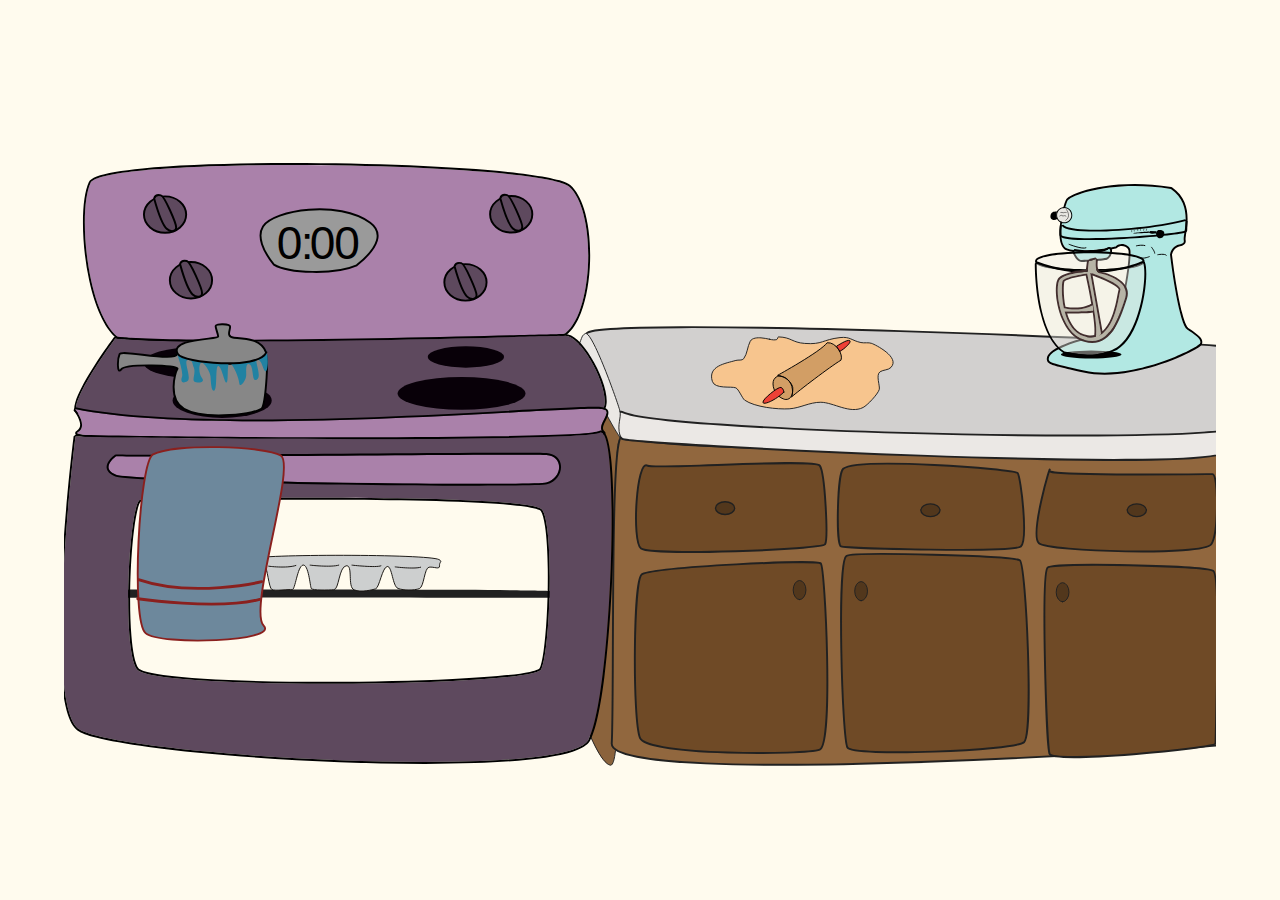
==== kitchen.html @ 333dcace "2022-04-27-4" ====
<!DOCTYPE html>
<html lang="en">
<head>
    <meta charset="UTF-8">
    <meta http-equiv="X-UA-Compatible" content="IE=edge">
    <meta name="viewport" content="width=device-width, initial-scale=1.0">
    <link rel="stylesheet" href="style.css" />
    <title>Document</title>
</head>
<body>
   <div class="kitchen">
    <svg width="100%" height="100%" viewBox="0 0 600 300" version="1.1" xmlns="http://www.w3.org/2000/svg" xmlns:xlink="http://www.w3.org/1999/xlink" xml:space="preserve" xmlns:serif="http://www.serif.com/" style="fill-rule:evenodd;clip-rule:evenodd;stroke-linecap:round;stroke-linejoin:round;stroke-miterlimit:1.5;">
        <g id="Counter" transform="matrix(1,0,0,1,-2.5974,-74.4589)">
            <g transform="matrix(1,0,0,1,2.5974,74.4589)">
                <path d="M289.72,143.487C289.72,143.487 267.272,106.38 267.272,96.683C267.272,86.986 257.575,223.436 257.575,239.367C257.575,255.298 275.583,312.787 284.588,314.172C293.592,315.558 282.816,151.497 289.72,143.487Z" style="fill:rgb(139,99,60);stroke:rgb(33,33,33);stroke-width:0.5px;"/>
            </g>
            <g transform="matrix(1,0,0,1,2.5974,74.4589)">
                <path d="M290.398,143.567C284.343,142.261 286.666,279.007 285.28,302.823C283.895,326.64 600.431,305.168 605.973,303.09C611.514,301.012 608.05,159.021 603.895,152.787C599.739,146.553 343.732,155.075 290.398,143.567Z" style="fill:rgb(145,103,62);stroke:rgb(33,33,33);stroke-width:1px;"/>
            </g>
            <g transform="matrix(1,0,0,1,2.5974,74.4589)">
                <path d="M272.109,89.857C266.219,79.37 601.801,93.32 608.039,96.783C614.277,100.246 616.009,126.22 609.948,137.476C603.888,148.731 293.357,145.103 287.064,128.49C283.439,118.922 282.321,108.039 272.109,89.857Z" style="fill:rgb(210,208,207);stroke:rgb(33,33,33);stroke-width:1px;"/>
            </g>
            <g transform="matrix(1,0,0,1,2.5974,74.4589)">
                <path d="M291.26,130.347C286.95,128.311 286.827,141.429 290.706,144.199C294.584,146.97 597.13,162.485 604.887,150.849C612.645,139.212 610.908,139.111 605.995,139.766C556.125,146.416 311.208,139.766 291.26,130.347Z" style="fill:rgb(235,232,229);stroke:rgb(33,33,33);stroke-width:1px;"/>
            </g>
            <g transform="matrix(1,0,0,1,2.5974,74.4589)">
                <path d="M289.597,129.792C290.358,133.596 287.935,136.442 289.597,142.537C291.26,148.632 265.384,102.018 268.541,94.329C270.284,90.085 269.784,90.523 271.455,89.396C274.954,87.037 289.043,127.022 289.597,129.792Z" style="fill:rgb(235,232,229);stroke:rgb(33,33,33);stroke-width:0.5px;"/>
            </g>
            <g transform="matrix(1,0,0,1,2.5974,74.4589)">
                <path d="M303.866,158.12C298.238,154.368 295.554,197.462 300.541,201.341C305.528,205.22 394.74,201.895 396.403,199.124C398.065,196.354 396.403,161.999 393.632,158.12C390.861,154.241 307.191,160.337 303.866,158.12Z" style="fill:rgb(111,74,38);stroke:rgb(33,33,33);stroke-width:1px;"/>
            </g>
            <g transform="matrix(1,0,0,1,2.5974,74.4589)">
                <path d="M405.822,159.782C402.772,162.363 401.944,199.124 404.714,200.233C407.485,201.341 494.48,203.557 498.359,200.233C502.238,196.908 498.359,164.215 496.697,161.999C495.034,159.782 413.026,153.687 405.822,159.782Z" style="fill:rgb(111,74,38);stroke:rgb(33,33,33);stroke-width:1px;"/>
            </g>
            <g transform="matrix(1,0,0,1,2.5974,74.4589)">
                <path d="M513.32,160.891C514.629,154.348 502.792,194.137 507.779,198.57C512.766,203.003 593.666,205.22 597.545,199.124C601.424,193.029 601.424,162.553 598.099,162.553C594.775,162.553 512.766,163.661 513.32,160.891Z" style="fill:rgb(111,74,38);stroke:rgb(33,33,33);stroke-width:1px;"/>
            </g>
            <g transform="matrix(1,0,0,1,2.5974,74.4589)">
                <ellipse cx="344.316" cy="180.285" rx="4.987" ry="3.325" style="fill:rgb(82,55,28);stroke:rgb(33,33,33);stroke-width:0.7px;"/>
            </g>
            <g transform="matrix(1,0,0,1,217.039,75.5671)">
                <ellipse cx="344.316" cy="180.285" rx="4.987" ry="3.325" style="fill:rgb(82,55,28);stroke:rgb(33,33,33);stroke-width:0.7px;"/>
            </g>
            <g transform="matrix(1,0,0,1,109.541,75.5671)">
                <ellipse cx="344.316" cy="180.285" rx="4.987" ry="3.325" style="fill:rgb(82,55,28);stroke:rgb(33,33,33);stroke-width:0.7px;"/>
            </g>
            <g transform="matrix(1,0,0,1,2.5974,74.4589)">
                <path d="M301.095,214.639C296.415,216.687 296.108,290.553 299.987,299.973C303.866,309.393 386.429,308.838 393.632,306.068C400.835,303.297 396.403,211.315 394.186,209.098C391.97,206.882 309.961,210.761 301.095,214.639Z" style="fill:rgb(111,74,38);stroke:rgb(33,33,33);stroke-width:1px;"/>
            </g>
            <g transform="matrix(1,0,0,1,2.5974,74.4589)">
                <path d="M407.485,205.22C411.173,202.761 494.48,205.22 497.805,207.436C501.13,209.652 505.008,297.756 500.021,302.189C495.034,306.622 410.809,309.947 408.039,304.96C405.268,299.973 402.498,208.544 407.485,205.22Z" style="fill:rgb(111,74,38);stroke:rgb(33,33,33);stroke-width:1px;"/>
            </g>
            <g transform="matrix(1,0,0,1,2.5974,74.4589)">
                <path d="M512.212,211.315C514.442,208.341 594.775,210.207 598.653,212.977C602.532,215.748 599.762,299.973 599.762,302.743C599.762,305.514 514.982,313.271 513.32,308.284C511.658,303.297 508.887,215.748 512.212,211.315Z" style="fill:rgb(111,74,38);stroke:rgb(33,33,33);stroke-width:1px;"/>
            </g>
            <g transform="matrix(0.00135477,0.999999,-0.999999,0.00135477,565.519,-47.1499)">
                <ellipse cx="344.316" cy="180.285" rx="4.987" ry="3.325" style="fill:rgb(82,55,28);stroke:rgb(33,33,33);stroke-width:0.5px;"/>
            </g>
            <g transform="matrix(0.00135477,0.999999,-0.999999,0.00135477,597.578,-46.5825)">
                <ellipse cx="344.316" cy="180.285" rx="4.987" ry="3.325" style="fill:rgb(82,55,28);stroke:rgb(33,33,33);stroke-width:0.5px;"/>
            </g>
            <g transform="matrix(0.00135477,0.999999,-0.999999,0.00135477,702.512,-46.0151)">
                <ellipse cx="344.316" cy="180.285" rx="4.987" ry="3.325" style="fill:rgb(82,55,28);stroke:rgb(33,33,33);stroke-width:0.5px;"/>
            </g>
        </g>
        <g id="Muffins" transform="matrix(1,0,0,1,15.5151,0.226964)">
            <g transform="matrix(1,0,0,1,0,0.226964)">
                <path d="M90.348,212.875C90.348,212.875 92.527,205.067 97.429,205.431C102.332,205.794 105.781,207.973 106.871,211.241C107.96,214.509 92.527,215.78 90.348,212.875Z" style="fill:rgb(194,142,76);stroke:rgb(21,18,15);stroke-width:0.5px;"/>
            </g>
            <g transform="matrix(1,0,0,1,0,0.226964)">
                <path d="M111.592,211.422C111.592,211.422 115.949,203.252 119.944,205.431C123.939,207.609 128.478,208.88 129.204,210.696C129.93,212.512 116.857,216.87 111.592,211.422Z" style="fill:rgb(194,142,76);stroke:rgb(21,18,15);stroke-width:0.5px;"/>
            </g>
            <g transform="matrix(1,0,0,1,0,0.226964)">
                <path d="M134.107,212.875C134.107,212.875 131.746,206.883 141.188,205.794C150.63,204.704 152.152,210.577 151.174,211.604C147.543,215.417 137.012,215.962 134.107,212.875Z" style="fill:rgb(194,142,76);stroke:rgb(21,18,15);stroke-width:0.5px;"/>
            </g>
            <g transform="matrix(1,0,0,1,0,0.226964)">
                <path d="M155.35,212.149C155.35,212.149 157.711,205.794 163.34,206.157C168.968,206.52 172.055,211.241 172.418,213.42C172.781,215.599 156.621,215.054 155.35,212.149Z" style="fill:rgb(194,142,76);stroke:rgb(21,18,15);stroke-width:0.5px;"/>
            </g>
            <g transform="matrix(1.40778,0,0,1.58254,-38.4117,-121.709)">
                <path d="M94.851,209.316L95.505,210.624L94.197,210.624L94.851,209.316Z" style="fill:rgb(110,67,12);"/>
            </g>
            <g transform="matrix(1.2272,-1.20138,1.17564,1.20091,-266.144,76.2268)">
                <path d="M97.518,206.983L98.076,208.024L96.961,208.024L97.518,206.983Z" style="fill:rgb(110,67,12);"/>
            </g>
            <g transform="matrix(1.18218,0.486494,-0.548027,1.3317,96.8694,-119.024)">
                <path d="M102.204,209.958L102.762,211.445L101.646,211.445L102.204,209.958Z" style="fill:rgb(110,67,12);"/>
            </g>
            <g transform="matrix(1.48356,0,0,1.30118,-47.2455,-63.6121)">
                <path d="M98.374,211.966L99.043,213.23L97.704,213.23L98.374,211.966Z" style="fill:rgb(110,67,12);"/>
            </g>
            <g transform="matrix(1.58685,0.422343,-0.349506,1.31319,12.8369,-107.513)">
                <path d="M101.311,207.206L101.795,208.545L100.828,208.545L101.311,207.206Z" style="fill:rgb(110,67,12);"/>
            </g>
            <g transform="matrix(1.60487,-0.381803,0.380605,1.59983,-136.098,-91.3251)">
                <path d="M92.312,211.296L92.796,212.561L91.829,212.561L92.312,211.296Z" style="fill:rgb(110,67,12);"/>
            </g>
            <g transform="matrix(1.67817,0.29945,-0.314623,1.7632,-14.7128,-192.182)">
                <path d="M117.896,205.942L118.38,207.206L117.413,207.206L117.896,205.942Z" style="fill:rgb(110,67,12);"/>
            </g>
            <g transform="matrix(1.50559,0.537466,-0.50629,1.41826,43.5537,-153.31)">
                <path d="M123.623,208.545L124.106,209.735L123.139,209.735L123.623,208.545Z" style="fill:rgb(110,67,12);"/>
            </g>
            <g transform="matrix(1.50665,-0.553847,0.593553,1.61466,-183.642,-64.5857)">
                <path d="M116.334,210.181L116.743,211.222L115.925,211.222L116.334,210.181Z" style="fill:rgb(110,67,12);"/>
            </g>
            <g transform="matrix(1.37611,0.578648,-0.599316,1.42526,82.9731,-161.333)">
                <path d="M120.983,212.635L121.652,213.899L120.313,213.899L120.983,212.635Z" style="fill:rgb(110,67,12);"/>
            </g>
            <g transform="matrix(1.70391,-0.528798,0.477709,1.53929,-190.75,-46.1895)">
                <path d="M127.527,209.883L127.899,211.222L127.155,211.222L127.527,209.883Z" style="fill:rgb(110,67,12);"/>
            </g>
            <g transform="matrix(1.62301,-0.314856,0.296165,1.52666,-132.732,-73.9465)">
                <path d="M114.029,208.916L114.512,210.255L113.545,210.255L114.029,208.916Z" style="fill:rgb(110,67,12);"/>
            </g>
            <g transform="matrix(1.29867,0,0,1.7168,-35.556,-149.738)">
                <path d="M119.495,209.214L119.941,210.33L119.049,210.33L119.495,209.214Z" style="fill:rgb(110,67,12);"/>
            </g>
            <g transform="matrix(1.512,0,0,1.576,-72.0719,-119.852)">
                <path d="M140.171,207.28L140.765,208.47L139.576,208.47L140.171,207.28Z" style="fill:rgb(110,67,12);"/>
            </g>
            <g transform="matrix(1.44353,0.410929,-0.469702,1.64999,33.0185,-194.899)">
                <path d="M145.748,208.545L146.343,209.735L145.153,209.735L145.748,208.545Z" style="fill:rgb(110,67,12);"/>
            </g>
            <g transform="matrix(1.97042,0.836299,-0.580063,1.3667,-10.9196,-192.04)">
                <path d="M137.902,210.553L138.386,211.891L137.419,211.891L137.902,210.553Z" style="fill:rgb(110,67,12);"/>
            </g>
            <g transform="matrix(2.024,0,0,1.84114,-147.114,-179.192)">
                <path d="M143.145,212.263L143.666,213.304L142.625,213.304L143.145,212.263Z" style="fill:rgb(110,67,12);"/>
            </g>
            <g transform="matrix(1.35163,0.369634,-0.337071,1.23255,17.7865,-104.043)">
                <path d="M150.173,209.511L150.806,211.148L149.541,211.148L150.173,209.511Z" style="fill:rgb(110,67,12);"/>
            </g>
            <g transform="matrix(1.17315,-0.650071,0.852022,1.5376,-201.239,-16.2248)">
                <path d="M145.005,206.239L145.6,207.206L144.41,207.206L145.005,206.239Z" style="fill:rgb(110,67,12);"/>
            </g>
            <g transform="matrix(1.46002,0.535786,-0.511537,1.39394,42.9426,-154.55)">
                <path d="M137.01,207.429L137.419,208.842L136.601,208.842L137.01,207.429Z" style="fill:rgb(110,67,12);"/>
            </g>
            <g transform="matrix(1.48356,0,0,1.58514,-78.605,-121.758)">
                <path d="M161.887,208.47L162.556,209.511L161.218,209.511L161.887,208.47Z" style="fill:rgb(110,67,12);"/>
            </g>
            <g transform="matrix(1.4347,0.374988,-0.350007,1.33912,0.675336,-134.034)">
                <path d="M166.349,208.768L166.87,210.032L165.829,210.032L166.349,208.768Z" style="fill:rgb(110,67,12);"/>
            </g>
            <g transform="matrix(1.63909,-0.657714,0.651249,1.62298,-245.672,-22.2877)">
                <path d="M167.205,211.743L167.762,212.858L166.647,212.858L167.205,211.743Z" style="fill:rgb(110,67,12);"/>
            </g>
            <g transform="matrix(1.24035,-0.353977,0.476536,1.6698,-138.757,-85.5205)">
                <path d="M158.763,210.553L159.358,211.817L158.168,211.817L158.763,210.553Z" style="fill:rgb(110,67,12);"/>
            </g>
            <g transform="matrix(1.64256,0.238243,-0.285082,1.9655,-43.8407,-244.778)">
                <path d="M163.374,212.486L163.895,213.602L162.854,213.602L163.374,212.486Z" style="fill:rgb(110,67,12);"/>
            </g>
            <g transform="matrix(1.28239,-0.385619,0.537771,1.78837,-157.216,-99.6551)">
                <path d="M162.779,206.388L163.151,207.355L162.408,207.355L162.779,206.388Z" style="fill:rgb(110,67,12);"/>
            </g>
            <g transform="matrix(2.4321,0.709363,-0.382359,1.31095,-165.301,-187.542)">
                <path d="M171.778,211.668L172.076,213.156L171.481,213.156L171.778,211.668Z" style="fill:rgb(110,67,12);"/>
            </g>
        </g>
        <g id="Oven" transform="matrix(1,0,0,1,-2.5974,-74.4589)">
            <g transform="matrix(1,0,0,1,2.5974,74.4589)">
                <path d="M33.544,222.737C33.544,222.737 249.515,222.383 253.061,223.446C256.607,224.51 256.962,226.993 253.416,226.993C249.869,226.993 40.991,226.638 33.189,226.993C29.923,227.141 31.416,226.283 33.544,222.737Z" style="fill:rgb(33,33,33);"/>
            </g>
            <g transform="matrix(1,0,0,1,-0.865801,-137.894)">
                <path d="M31.626,303.579C31.626,303.579 225.733,316.607 264.58,301.536C279.233,290.164 280.928,238.188 266.624,225.247C252.319,212.305 24.133,208.899 17.322,223.203C10.51,237.507 15.232,290.58 31.626,303.579Z" style="fill:rgb(170,129,170);"/>
                <path d="M31.005,304.363L31.559,304.577C31.559,304.577 126.721,310.963 197.149,309.623C227.472,309.046 253.228,307.012 264.942,302.468L265.193,302.326C268.243,299.959 270.781,295.919 272.726,290.835C275.566,283.415 277.176,273.749 277.46,264.009C277.744,254.271 276.701,244.462 274.264,236.757C272.597,231.488 270.265,227.193 267.294,224.505C266.308,223.613 264.395,222.727 261.644,221.921C257.779,220.789 252.185,219.747 245.248,218.809C199.369,212.606 94.341,210.849 44.395,215.685C33.36,216.753 24.989,218.156 20.486,219.884C18.248,220.743 16.898,221.767 16.419,222.773C12.28,231.465 12.269,254.291 16.57,274.004C19.459,287.244 24.314,299.058 31.005,304.363ZM31.626,303.579C31.626,303.579 225.733,316.607 264.58,301.536C279.233,290.164 280.928,238.188 266.624,225.247C252.319,212.305 24.133,208.899 17.322,223.203C10.51,237.507 15.232,290.58 31.626,303.579Z"/>
            </g>
            <g transform="matrix(1,0,0,1,-0.865801,-137.894)">
                <path d="M30.264,304.26C30.264,304.26 8.467,333.55 9.829,341.724C11.191,349.897 274.797,347.854 282.971,342.405C291.145,336.956 274.116,302.898 264.58,302.898C255.044,302.898 71.586,308.69 30.264,304.26Z" style="fill:rgb(94,73,94);"/>
                <path d="M30.37,303.266L29.461,303.663C29.461,303.663 18.727,318.091 12.755,329.565C11.191,332.57 9.953,335.377 9.299,337.683C8.824,339.358 8.66,340.794 8.843,341.888C8.897,342.216 9.075,342.568 9.462,342.883C9.757,343.124 10.232,343.375 10.894,343.602C14.372,344.793 24.094,345.75 37.923,346.455C92.703,349.246 212.52,348.409 261.605,345.729C270.24,345.258 276.697,344.728 280.246,344.152C281.972,343.873 283.078,343.535 283.526,343.237C285.062,342.213 285.913,340.364 286.09,337.921C286.325,334.691 285.392,330.348 283.713,325.798C280.819,317.956 275.728,309.487 270.942,305.105C268.705,303.057 266.49,301.898 264.58,301.898C255.048,301.898 71.674,307.693 30.37,303.266ZM30.264,304.26C30.264,304.26 8.467,333.55 9.829,341.724C11.191,349.897 274.797,347.854 282.971,342.405C291.145,336.956 274.116,302.898 264.58,302.898C255.044,302.898 71.586,308.69 30.264,304.26Z"/>
            </g>
            <g transform="matrix(1,0,0,1,-0.865801,-137.894)">
                <path d="M9.148,341.043C9.148,341.043 16.547,349.867 10.51,353.303C1.106,358.655 292.421,359.812 284.333,353.303C279.769,349.629 290.591,342.063 283.652,341.043C269.543,338.967 84.638,356.363 9.148,341.043Z" style="fill:rgb(170,129,170);"/>
                <path d="M9.347,340.062L8.382,341.685C8.382,341.685 10.892,344.664 11.669,347.747C12.112,349.508 11.958,351.329 10.016,352.434C9.415,352.776 9.283,353.236 9.287,353.569C9.292,353.92 9.524,354.528 10.443,354.864C12.66,355.676 22.044,356.41 36.112,356.982C98.713,359.53 255.056,359.531 280.979,355.709C282.489,355.487 283.583,355.243 284.227,354.995C284.665,354.827 284.956,354.629 285.126,354.454C285.46,354.108 285.54,353.736 285.484,353.38C285.442,353.11 285.305,352.801 284.96,352.524C283.965,351.723 284.066,350.649 284.434,349.543C284.93,348.048 285.914,346.488 286.494,345.135C287.134,343.642 287.244,342.326 286.559,341.398C286.111,340.792 285.276,340.271 283.798,340.053C269.691,337.978 84.822,355.38 9.347,340.062ZM9.148,341.043C9.148,341.043 16.547,349.867 10.51,353.303C1.106,358.655 292.421,359.812 284.333,353.303C279.769,349.629 290.591,342.063 283.652,341.043C269.543,338.967 84.638,356.363 9.148,341.043Z"/>
            </g>
            <g transform="matrix(1,0,0,1,-3.59041,-137.894)">
                <path d="M12.196,355.347C12.196,355.347 -5.145,494.016 13.928,507.728C33,521.44 266.947,535.26 279.208,513.463C291.469,491.666 296.237,348.624 285.338,353.392C274.44,358.16 69.413,356.783 12.196,355.347ZM46.254,388.131C46.254,388.131 249.237,384.044 255.367,393.58C261.498,403.116 259.454,467.825 254.686,476.68C249.918,485.535 52.384,487.579 44.21,476.68C36.036,465.782 40.123,387.449 46.254,388.131Z" style="fill:rgb(94,73,94);"/>
                <path d="M12.221,354.347L11.204,355.223C11.204,355.223 2.698,423.264 4.143,468.798C4.517,480.587 5.563,490.876 7.578,498.117C8.989,503.187 10.921,506.798 13.344,508.54C15.006,509.735 18.232,510.958 22.773,512.132C29.365,513.838 38.797,515.499 50.194,517.041C94.371,523.016 168.157,527.214 220.139,525.427C242.516,524.658 260.868,522.77 271.135,519.46C275.835,517.945 278.894,516.06 280.079,513.953C283.055,508.662 285.631,496.318 287.62,480.663C292.218,444.469 293.839,390.466 291.056,366.003C290.549,361.546 289.89,358.052 289.088,355.792C288.632,354.507 288.107,353.587 287.563,353.044C286.758,352.24 285.876,352.065 284.937,352.476C284.33,352.741 283.069,352.967 281.232,353.192C276.634,353.758 268.647,354.208 258.205,354.564C198.322,356.607 57.984,355.496 12.221,354.347ZM12.196,355.347C12.196,355.347 -5.145,494.016 13.928,507.728C33,521.44 266.947,535.26 279.208,513.463C291.469,491.666 296.237,348.624 285.338,353.392C274.44,358.16 69.413,356.783 12.196,355.347ZM46.254,388.131C46.254,388.131 249.237,384.044 255.367,393.58C261.498,403.116 259.454,467.825 254.686,476.68C249.918,485.535 52.384,487.579 44.21,476.68C36.036,465.782 40.123,387.449 46.254,388.131ZM46.247,389.129L46.274,389.13C46.274,389.13 176.12,386.514 231.196,390.349C240.746,391.014 248.028,391.865 251.954,392.969C252.731,393.188 253.367,393.414 253.85,393.653C254.171,393.813 254.414,393.947 254.526,394.121C255.46,395.573 256.159,398.38 256.716,402.088C257.587,407.897 258.039,415.847 258.149,424.413C258.343,439.441 257.485,456.361 255.974,466.976C255.348,471.38 254.634,474.669 253.806,476.206C253.703,476.396 253.411,476.522 253.022,476.702C252.089,477.131 250.658,477.533 248.789,477.922C241.181,479.508 226.615,480.764 208.617,481.646C160.495,484.005 87.903,483.659 57.865,479.523C53.433,478.913 49.942,478.224 47.616,477.443C46.301,477.001 45.392,476.589 45.01,476.08C43.108,473.545 41.968,467.227 41.299,459.123C39.695,439.702 41.149,410.2 43.884,396.224C44.448,393.34 45.054,391.139 45.714,389.871C45.883,389.546 46.173,389.212 46.247,389.129Z"/>
            </g>
            <g transform="matrix(1,0,0,1,-0.865801,-137.894)">
                <path d="M30.587,365.653C30.587,365.653 21.732,371.783 30.587,375.189C39.442,378.594 246.512,381.319 254.686,379.276C262.86,377.232 264.222,365.653 254.686,364.971C245.15,364.29 55.109,366.334 30.587,365.653Z" style="fill:rgb(170,129,170);"/>
                <path d="M30.615,364.653L30.018,364.83C30.018,364.83 28.327,366.001 27.076,367.632C26.139,368.854 25.481,370.326 25.693,371.771C25.914,373.285 27.069,374.907 30.228,376.122C32.021,376.812 41.838,377.516 56.468,378.117C114.356,380.496 248.38,381.883 254.929,380.246C260.43,378.87 263.123,373.605 262.132,369.479C261.457,366.666 259.132,364.286 254.758,363.974C245.22,363.293 55.141,365.334 30.615,364.653ZM30.587,365.653C30.587,365.653 21.732,371.783 30.587,375.189C39.442,378.594 246.512,381.319 254.686,379.276C262.86,377.232 264.222,365.653 254.686,364.971C245.15,364.29 55.109,366.334 30.587,365.653Z"/>
            </g>
            <g transform="matrix(1,0,0,1,-0.865801,-141.731)">
                <ellipse cx="72.819" cy="320.696" rx="27.927" ry="8.174" style="fill:rgb(8,0,8);"/>
            </g>
            <g transform="matrix(1,0,0,1,-2.2608,-142.079)">
                <ellipse cx="87.237" cy="340.755" rx="25.808" ry="9.068" style="fill:rgb(8,0,8);"/>
            </g>
            <g transform="matrix(1,0,0,1,-17.9546,-122.898)">
                <ellipse cx="227.609" cy="317.912" rx="33.306" ry="8.544" style="fill:rgb(8,0,8);"/>
            </g>
            <g transform="matrix(1,0,0,1,-0.865801,-137.894)">
                <ellipse cx="212.787" cy="313.901" rx="19.879" ry="5.58" style="fill:rgb(8,0,8);"/>
            </g>
            <g transform="matrix(0.769631,0,0,0.755621,18.4325,78.7631)">
                <ellipse cx="47.81" cy="30.519" rx="14.286" ry="12.554" style="fill:rgb(94,73,94);stroke:black;stroke-width:1.31px;"/>
            </g>
            <g transform="matrix(0.769631,0,0,0.755621,18.4325,78.7631)">
                <path d="M40.421,19.407C40.421,19.407 45.162,36.697 48.932,40.331C51.218,42.534 55.35,42.662 55.316,39.267C55.286,36.343 47.479,17.827 45.031,17.28C43.003,16.826 41.13,16.925 40.421,19.407Z" style="fill:rgb(94,73,94);stroke:black;stroke-width:1.31px;"/>
            </g>
            <g transform="matrix(0.769631,0,0,0.755621,31.9306,112.985)">
                <ellipse cx="47.81" cy="30.519" rx="14.286" ry="12.554" style="fill:rgb(94,73,94);stroke:black;stroke-width:1.31px;"/>
            </g>
            <g transform="matrix(0.769631,0,0,0.755621,31.9306,112.985)">
                <path d="M40.421,19.407C40.421,19.407 45.162,36.697 48.932,40.331C51.218,42.534 55.35,42.662 55.316,39.267C55.286,36.343 47.479,17.827 45.031,17.28C43.003,16.826 41.13,16.925 40.421,19.407Z" style="fill:rgb(94,73,94);stroke:black;stroke-width:1.31px;"/>
            </g>
            <g transform="matrix(0.769631,0,0,0.755621,198.718,78.6301)">
                <ellipse cx="47.81" cy="30.519" rx="14.286" ry="12.554" style="fill:rgb(94,73,94);stroke:black;stroke-width:1.31px;"/>
            </g>
            <g transform="matrix(0.769631,0,0,0.755621,198.718,78.6301)">
                <path d="M40.421,19.407C40.421,19.407 45.162,36.697 48.932,40.331C51.218,42.534 55.35,42.662 55.316,39.267C55.286,36.343 47.479,17.827 45.031,17.28C43.003,16.826 41.13,16.925 40.421,19.407Z" style="fill:rgb(94,73,94);stroke:black;stroke-width:1.31px;"/>
            </g>
            <g transform="matrix(0.769631,0,0,0.755621,174.892,114.093)">
                <ellipse cx="47.81" cy="30.519" rx="14.286" ry="12.554" style="fill:rgb(94,73,94);stroke:black;stroke-width:1.31px;"/>
            </g>
            <g transform="matrix(0.769631,0,0,0.755621,174.892,114.093)">
                <path d="M40.421,19.407C40.421,19.407 45.162,36.697 48.932,40.331C51.218,42.534 55.35,42.662 55.316,39.267C55.286,36.343 47.479,17.827 45.031,17.28C43.003,16.826 41.13,16.925 40.421,19.407Z" style="fill:rgb(94,73,94);stroke:black;stroke-width:1.31px;"/>
            </g>
            <g transform="matrix(1,0,0,1,18.1125,74.4589)">
                <path d="M82.1,206.594C85.469,204.187 174.169,204.151 179.711,207.046C181.901,208.189 179.893,208.135 180.075,210.314C180.256,212.493 177.169,210.677 174.628,211.04C172.086,211.404 172.09,221.306 169.548,222.214C167.006,223.121 161.373,223.206 158.468,222.116C155.563,221.027 155.381,210.314 152.839,210.677C150.297,211.04 148.663,221.753 146.847,222.298C145.031,222.843 139.221,224.295 135.59,222.843C131.958,221.39 135.227,209.588 131.414,210.314C127.601,211.04 127.786,222.59 125.063,222.771C122.339,222.953 113.801,223.206 113.256,222.116C112.712,221.027 111.804,209.225 108.899,209.951C105.994,210.677 104.904,223.126 103.27,222.763C101.636,222.399 94.373,223.569 92.739,222.661C91.105,221.753 90.378,210.859 89.107,210.859C87.836,210.859 83.598,211.328 83.416,210.42C83.235,209.512 80.829,207.502 82.1,206.594Z" style="fill:rgb(205,207,207);stroke:rgb(21,18,15);stroke-width:0.5px;"/>
            </g>
            <g transform="matrix(1,0,0,1,18.1125,74.4589)">
                <path d="M91.074,210.515C91.074,210.515 100.334,211.786 105.237,210.151" style="fill:none;stroke:rgb(21,18,15);stroke-width:0.5px;"/>
            </g>
            <g transform="matrix(1,0,0,1,18.1125,74.4589)">
                <path d="M112.681,209.97C112.681,209.97 123.575,211.241 127.57,209.97" style="fill:none;stroke:rgb(21,18,15);stroke-width:0.5px;"/>
            </g>
            <g transform="matrix(1,0,0,1,18.1125,74.4589)">
                <path d="M134.47,209.97C134.47,209.97 147.18,211.422 149.54,210.333" style="fill:none;stroke:rgb(21,18,15);stroke-width:0.5px;"/>
            </g>
            <g transform="matrix(1,0,0,1,18.1125,74.4589)">
                <path d="M156.985,210.878C156.985,210.878 166.789,212.149 170.239,211.059" style="fill:none;stroke:rgb(21,18,15);stroke-width:0.5px;"/>
            </g>
            <g transform="matrix(1,0,0,1,3.4632,73.5931)">
                <path d="M45.497,153.142C56.198,147.381 103.679,148.709 111.991,153.696C120.303,158.683 94.813,234.042 103.125,242.354C111.437,250.666 49.376,252.882 41.619,246.233C33.861,239.584 38.294,157.021 45.497,153.142Z" style="fill:rgb(109,136,156);stroke:rgb(138,32,30);stroke-width:1px;"/>
            </g>
            <g transform="matrix(1,0,0,1,3.4632,73.5931)">
                <path d="M37.563,228.324C37.563,228.324 78.7,234.353 101.042,228.679" style="fill:none;stroke:rgb(138,32,30);stroke-width:1.5px;"/>
            </g>
            <g transform="matrix(1,0,0,1,3.4632,73.5931)">
                <path d="M102.106,219.458C102.106,219.458 65.933,227.969 37.917,218.394" style="fill:none;stroke:rgb(138,32,30);stroke-width:1.5px;"/>
            </g>
        </g>
        <g id="Pot">
            <path d="M59.048,99.49C58.053,90.54 100.607,94.641 104.07,97.412C107.533,100.182 104.665,124.581 103.377,127.796C101.9,131.484 72.639,134.51 62.511,128.58C54.055,123.629 57.663,109.879 59.048,107.801C60.434,105.723 32.063,104.872 29.793,107.993C27.524,111.114 27.807,102.603 28.942,100.049C30.077,97.496 59.649,104.888 59.048,99.49Z" style="fill:rgb(135,135,135);stroke:black;stroke-width:1px;"/>
            <path d="M59.048,99.49C63.035,103.824 96.049,109.761 105.371,99.085" style="fill:none;stroke:black;stroke-width:1px;"/>
        </g>
        <g transform="matrix(1,0,0,1,0,2.2079)">
            <g id="Drips">
                <path d="M58.551,96.746C58.551,96.746 62.459,107.2 61.437,109.803C60.414,112.406 61.995,113.428 64.319,111.848C66.643,110.267 61.904,101.069 64.507,100.883C67.11,100.697 66.643,102.365 67.665,104.968C68.688,107.571 66.643,111.197 67.851,112.127C69.06,113.056 73.987,112.963 71.849,110.267C69.711,107.571 70.45,101.892 71.751,102.171C73.053,102.45 76.125,106.828 76.311,109.524C76.497,112.22 76.683,117.891 78.356,116.775C80.03,115.659 78.622,103.228 80.481,104.065C82.34,104.901 83.472,112.96 84.68,112.681C85.889,112.402 84.567,101.338 86.519,102.639C88.472,103.941 91.011,110.006 91.29,112.981C91.568,115.956 94.904,111.476 94.904,108.873C94.904,106.27 94.528,101.971 96.759,103.273C98.99,104.574 97.6,112.963 100.482,111.104C103.364,109.245 98.562,100.221 100.793,100.686C103.024,101.151 103.385,104.922 104.427,106.422C106.415,109.283 106.738,97.714 105.065,95.576C103.391,93.438 59.109,91.819 58.551,96.746Z" style="fill:rgb(33,130,162);"/>
            </g>
        </g>
        <g id="PotLid">
            <path d="M59.299,100.049C62.006,104.667 101.3,108.314 105.3,99.314C102.56,91.476 92.492,91.911 88.52,91.538C84.321,91.144 86.534,87.566 86.534,85.864C86.534,84.162 78.963,84.059 78.963,85.478C78.963,86.896 80.307,89.579 80.307,90.998C80.307,92.416 54.476,91.822 59.299,100.049Z" style="fill:rgb(135,135,135);stroke:black;stroke-width:1px;"/>
        </g>
        <g id="Time">
            <path d="M103.654,33.55C109.098,24.914 143.261,19.618 159.493,31.662C166.072,36.543 164.563,44.121 152.442,53.818C140.849,58.907 116.89,57.966 109.328,53.422C103.619,46.413 100.389,38.729 103.654,33.55Z" style="fill:rgb(154,154,154);stroke:black;stroke-width:1px;"/>
            <text x="110.746px" y="50.618px" style="font-family:'Bahnschrift', sans-serif;font-size:24px;">0<tspan x="123.285px 128.019px 140.793px " y="50.618px 50.618px 50.618px ">:00</tspan></text>
        </g>
        <g id="Dough">
            <path d="M367.395,92.302C365.96,91.995 364.515,91.686 363.051,91.59C361.448,91.486 358.427,91.473 357.419,93.36C355.895,96.21 355.953,99.853 354.014,102.438C353.177,103.554 351.268,102.954 349.929,103.346C344.637,104.895 335.171,106.144 337.673,114.241C338.965,118.423 347.584,116.677 349.929,117.645C351.333,118.225 353.387,123.246 354.468,124C359.745,127.68 371.571,128.918 377.692,128.552C383.405,128.211 388.341,125.072 394.187,125.135C400.816,125.206 409.324,131.359 416.202,127.858C418.47,126.705 423.775,120.996 424.6,118.553C425.177,116.845 422.633,110.819 425.054,109.247C426.763,108.138 429.348,108.476 430.728,106.978C435.65,101.635 422.459,95.133 420.742,94.495C418.963,93.833 416.922,94.44 415.068,94.041C410.2,92.991 409.465,90.839 404.173,91.455C394.817,92.544 395.24,95.183 385.789,94.495C379.127,94.009 378.922,91.31 372.171,91.09C371.626,91.072 371.788,92.302 371.264,92.452C370.023,92.806 369.218,92.692 367.395,92.302Z" style="fill:rgb(247,197,142);stroke:rgb(33,33,33);stroke-width:0.5px;"/>
        </g>
        <g id="RollingPin">
            <g transform="matrix(1,0,0,1,0.0761566,0)">
                <path d="M372.984,111.478C372.542,111.35 372.072,111.232 371.572,111.127C371.572,111.127 394.116,98.693 397.37,94.161C401.902,93.58 405.969,100.32 404.574,103.225C398.764,106.712 382.659,119.09 378.756,122.439C379.887,121.196 380.182,112.722 373.052,111.495C377.147,112.406 379.384,116.184 379.474,117.403C379.706,120.54 378.777,124.026 375.523,123.678C375.523,123.678 370.527,122.698 369.364,117.054C368.485,112.788 371.251,111.27 372.966,111.476L372.984,111.478Z" style="fill:rgb(210,158,101);stroke:black;stroke-width:0.5px;"/>
            </g>
            <path d="M374.914,119.851C374.914,119.851 374.84,117.843 373.427,117.397C372.014,116.95 363.461,123.718 364.056,125.28C364.651,126.842 371.716,123.272 374.914,119.851Z" style="fill:rgb(239,65,54);stroke:black;stroke-width:0.5px;"/>
            <path d="M404.068,98.581L402.357,95.978C402.357,95.978 408.084,92.11 409.274,93.077C410.464,94.044 404.737,98.729 404.068,98.581Z" style="fill:rgb(239,65,54);stroke:black;stroke-width:0.5px;"/>
        </g>
        <g id="Mixer" transform="matrix(1,0,0,1,22.5108,-68.3983)">
            <g transform="matrix(1,0,0,1,-0.865801,-137.894)">
                <path d="M526.069,250.351C525.176,250.798 507.309,254.014 500.836,251.335C494.364,248.657 500.055,227.429 501.283,226.114C504.408,222.766 526.281,215.623 554.851,220.31C567.127,228.792 560.877,243.747 561.547,247.095C562.216,250.443 555.967,247.318 554.404,254.46C555.297,262.272 559.315,290.842 563.332,293.52C567.35,296.199 571.144,298.654 570.028,300.886C568.912,303.118 534.945,320.583 509.541,314.947C492.112,311.081 491.373,310.652 491.239,309.055C490.71,302.764 517.353,296.779 522.933,295.886C528.513,294.993 534.878,257.3 533.727,252.059C533.151,249.434 528.747,247.762 526.069,250.351Z" style="fill:rgb(178,232,227);"/>
                <path d="M526.516,251.246L526.764,251.07C528.039,249.838 529.809,249.844 531.118,250.478C531.927,250.871 532.581,251.501 532.75,252.273C532.981,253.324 532.869,255.739 532.54,258.91C531.742,266.605 529.57,278.57 526.99,286.714C526.068,289.623 525.104,292.035 524.122,293.551C523.839,293.989 523.56,294.345 523.277,294.598C523.104,294.753 522.946,294.871 522.775,294.899C518.826,295.53 504.444,298.692 496.352,302.709C494.15,303.802 492.402,304.975 491.381,306.159C490.542,307.133 490.159,308.142 490.242,309.139C490.276,309.542 490.353,309.894 490.54,310.233C490.788,310.683 491.249,311.152 492.318,311.621C494.255,312.47 498.75,313.578 509.325,315.924C529.894,320.487 556.02,310.126 566.222,304.626C568.059,303.637 569.391,302.797 570.106,302.225C570.562,301.861 570.819,301.54 570.923,301.333C571.54,300.099 571.211,298.783 570.07,297.45C568.788,295.951 566.385,294.353 563.887,292.688C563.507,292.435 563.167,291.86 562.792,291.083C562.098,289.646 561.42,287.57 560.767,285.121C558.19,275.456 556.064,260.105 555.417,254.516C556.429,250.231 559.466,250.338 560.965,249.741C561.55,249.508 561.987,249.189 562.262,248.761C562.547,248.317 562.694,247.732 562.527,246.898C562.435,246.435 562.52,245.717 562.644,244.804C562.86,243.207 563.24,241.102 563.433,238.744C563.934,232.606 563.155,224.833 555.419,219.488L555.013,219.324C534.812,216.009 517.926,218.562 508.529,221.545C504.303,222.886 501.546,224.367 500.552,225.431C500.259,225.745 499.679,227.032 499.114,228.936C497.928,232.934 496.512,239.838 496.848,245.02C496.98,247.057 497.39,248.841 498.137,250.136C498.709,251.128 499.477,251.855 500.454,252.259C503.796,253.642 510.078,253.553 515.642,253.01C521.212,252.468 526.055,251.477 526.516,251.246ZM526.069,250.351C525.176,250.798 507.309,254.014 500.836,251.335C494.364,248.657 500.055,227.429 501.283,226.114C504.408,222.766 526.281,215.623 554.851,220.31C567.127,228.792 560.877,243.747 561.547,247.095C562.216,250.443 555.967,247.318 554.404,254.46C555.297,262.272 559.315,290.842 563.332,293.52C567.35,296.199 571.144,298.654 570.028,300.886C568.912,303.118 534.945,320.583 509.541,314.947C492.112,311.081 491.373,310.652 491.239,309.055C490.71,302.764 517.353,296.779 522.933,295.886C528.513,294.993 534.878,257.3 533.727,252.059C533.151,249.434 528.747,247.762 526.069,250.351Z"/>
            </g>
            <g transform="matrix(1,0,0,1,-0.865801,-137.894)">
                <path d="M498.906,238.98L497.037,239.369C496.711,242.733 496.866,242.059 496.851,244.406L497.265,245.224C497.994,245.75 499.537,246.193 501.718,246.467C506.301,247.042 513.941,247.058 522.292,246.754C536.546,246.235 552.882,244.794 559.534,243.688C560.762,243.484 561.676,243.287 562.212,243.111C562.586,242.989 562.836,242.849 562.974,242.738L563.346,242.04C563.473,240.505 563.355,239.257 563.538,237.097L562.261,236.053C550.971,239.36 525.663,242.095 510.382,241.433C506.533,241.267 503.331,240.889 501.181,240.234C500.035,239.886 499.211,239.53 498.906,238.98ZM498.032,239.465C501.298,245.358 546.312,241.766 562.542,237.012C562.359,239.173 562.477,240.422 562.349,241.958C560.117,243.743 503.278,248.329 497.851,244.413C497.865,242.107 497.713,242.769 498.032,239.465Z"/>
            </g>
            <g transform="matrix(1,0,0,1,-0.865801,-137.894)">
                <path d="M504.459,252.657C504.459,252.657 506.056,257.461 508.483,257.376C510.91,257.291 519.751,256.697 521.164,256.219C522.576,255.74 523.766,252.983 523.008,251.723C522.249,250.463 522.783,255.304 504.459,252.657Z" style="fill:rgb(178,232,227);"/>
                <path d="M504.602,251.667L503.51,252.972C503.51,252.972 504.382,255.557 505.815,257.079C506.584,257.897 507.514,258.411 508.518,258.375C511,258.289 520.039,257.655 521.484,257.166C522.412,256.852 523.324,255.841 523.822,254.65C524.336,253.423 524.378,252.06 523.864,251.207C523.593,250.756 523.293,250.607 523.042,250.545C522.767,250.476 522.437,250.487 522.027,250.736C521.22,251.227 518.72,253.707 504.602,251.667ZM504.459,252.657C504.459,252.657 506.056,257.461 508.483,257.376C510.91,257.291 519.751,256.697 521.164,256.219C522.576,255.74 523.766,252.983 523.008,251.723C522.249,250.463 522.783,255.304 504.459,252.657Z"/>
            </g>
            <g transform="matrix(1,0,0,1,-0.865801,-137.894)">
                <path d="M501.829,249.175C501.829,249.175 508.643,251.939 510.612,251.013" style="fill:none;stroke:black;stroke-width:0.5px;stroke-linejoin:miter;stroke-miterlimit:1;"/>
            </g>
            <g transform="matrix(1,0,0,1,-0.865801,-137.894)">
                <path d="M536.875,249.953C536.875,249.953 539.282,249.297 541.301,249.798" style="fill:none;stroke:black;stroke-width:0.5px;stroke-linejoin:miter;stroke-miterlimit:1;"/>
            </g>
            <g transform="matrix(1,0,0,1,-0.865801,-137.894)">
                <path d="M544.762,250.678C544.762,250.678 546.402,252.621 546.442,253.764" style="fill:none;stroke:black;stroke-width:0.5px;stroke-linejoin:miter;stroke-miterlimit:1;"/>
            </g>
            <g transform="matrix(1,0,0,1,-0.865801,-137.894)">
                <path d="M548.042,254.565C548.042,254.565 551.877,253.86 552.483,254.839" style="fill:none;stroke:black;stroke-width:0.5px;stroke-linejoin:miter;stroke-miterlimit:1;"/>
            </g>
            <g transform="matrix(1,0,0,1,-0.865801,-137.894)">
                <path d="M543.646,255.576C543.646,255.576 540.55,256.971 539.236,256.159" style="fill:none;stroke:black;stroke-width:0.5px;stroke-linejoin:miter;stroke-miterlimit:1;"/>
            </g>
            <g transform="matrix(1,0,0,1,-1.34394,-139.307)">
                <ellipse cx="499.775" cy="235.382" rx="3.704" ry="3.73" style="fill:rgb(232,231,226);"/>
                <path d="M499.775,231.152C497.456,231.152 495.571,233.047 495.571,235.382C495.571,237.718 497.456,239.612 499.775,239.612C502.094,239.612 503.978,237.718 503.978,235.382C503.978,233.047 502.094,231.152 499.775,231.152ZM499.775,231.652C501.819,231.652 503.478,233.324 503.478,235.382C503.478,237.441 501.819,239.112 499.775,239.112C497.731,239.112 496.071,237.441 496.071,235.382C496.071,233.324 497.731,231.652 499.775,231.652Z"/>
            </g>
            <g transform="matrix(1,0,0,1,-0.865801,-137.894)">
                <path d="M500.482,231.07C500.482,231.07 503.324,234.687 500.105,236.657" style="fill:none;stroke:black;stroke-width:0.25px;stroke-linejoin:miter;stroke-miterlimit:1;"/>
            </g>
            <g transform="matrix(1,0,0,1,-0.865801,-137.894)">
                <path d="M497.526,232.575C497.989,232.559 498.344,232.517 498.76,232.707C498.968,232.802 499.423,232.663 499.516,232.564C499.559,232.517 500.197,232.599 500.337,232.594" style="fill:none;stroke:black;stroke-width:0.25px;stroke-linejoin:miter;stroke-miterlimit:1;"/>
            </g>
            <g transform="matrix(1,0,0,1,-0.865801,-137.894)">
                <path d="M497.004,234.408C497.21,234.275 497.747,233.942 498.047,234.079C498.125,234.115 498.112,234.253 498.172,234.309C498.321,234.447 499.176,234.358 499.341,234.268C499.564,234.146 500.217,234.193 500.227,234.471" style="fill:none;stroke:black;stroke-width:0.25px;stroke-linejoin:miter;stroke-miterlimit:1;"/>
            </g>
            <g transform="matrix(1,0,0,1,-0.865801,-137.894)">
                <path d="M495.695,232.112C495.695,232.112 492.511,231.462 492.139,234.226C491.767,236.991 495.092,236.641 495.537,235.981C495.982,235.322 494.196,234.447 495.695,232.112Z"/>
            </g>
            <g transform="matrix(1,0,0,1,-0.865801,-137.894)">
                <path d="M548.35,241.736C548.35,241.736 546.566,242.618 547.272,244.408C547.979,246.198 549.265,246.154 550.247,245.768C551.229,245.382 553.08,241.395 548.35,241.736Z"/>
            </g>
            <g transform="matrix(1,0,0,1,-0.865801,-137.894)">
                <path d="M547.316,242.299L544.091,242.177C544.091,242.177 543.525,242.724 543.777,243.242C544.03,243.76 546.895,243.66 547.179,243.416C547.463,243.172 547.316,242.299 547.316,242.299Z"/>
            </g>
            <g transform="matrix(1,0,0,1,-0.865801,-137.894)">
                <path d="M543.573,242.43C543.573,242.43 535.22,242.956 535.234,243.365C535.248,243.774 542.608,243.283 543.6,243.19C544.592,243.097 543.573,242.43 543.573,242.43Z"/>
            </g>
            <g transform="matrix(1,0,0,1,-0.865801,-137.894)">
                <path d="M534.425,241.988L534.447,242.631" style="fill:none;stroke:black;stroke-width:0.25px;stroke-linejoin:miter;stroke-miterlimit:1;"/>
            </g>
            <g transform="matrix(1,0,0,1,-0.865801,-137.894)">
                <path d="M535.768,241.883L535.782,242.292" style="fill:none;stroke:black;stroke-width:0.25px;stroke-linejoin:miter;stroke-miterlimit:1;"/>
            </g>
            <g transform="matrix(1,0,0,1,-0.865801,-137.894)">
                <path d="M537.564,241.352L537.586,241.995" style="fill:none;stroke:black;stroke-width:0.25px;stroke-linejoin:miter;stroke-miterlimit:1;"/>
            </g>
            <g transform="matrix(1,0,0,1,-0.865801,-137.894)">
                <path d="M538.967,241.303L539.046,241.885" style="fill:none;stroke:black;stroke-width:0.25px;stroke-linejoin:miter;stroke-miterlimit:1;"/>
            </g>
            <g transform="matrix(1,0,0,1,-0.865801,-137.894)">
                <path d="M540.78,241.239L540.627,241.889" style="fill:none;stroke:black;stroke-width:0.25px;stroke-linejoin:miter;stroke-miterlimit:1;"/>
            </g>
            <g transform="matrix(1,0,0,1,-0.865801,-137.894)">
                <path d="M542.242,241.188L542.091,241.896" style="fill:none;stroke:black;stroke-width:0.25px;stroke-linejoin:miter;stroke-miterlimit:1;"/>
            </g>
            <g transform="matrix(1,0,0,0.760484,-4.74414,-79.8506)">
                <ellipse cx="516.508" cy="262.909" rx="27.527" ry="5.471" style="fill:rgb(232,231,226);fill-opacity:0.35;"/>
                <path d="M516.508,256.123C505.751,256.123 496.412,257.356 491.776,259.133C490.173,259.747 489.081,260.482 488.556,261.192C488.149,261.744 487.981,262.335 487.981,262.909C487.981,263.483 488.149,264.073 488.556,264.625C489.081,265.335 490.173,266.07 491.776,266.684C496.412,268.461 505.751,269.694 516.508,269.694C527.266,269.694 536.605,268.461 541.241,266.684C542.844,266.07 543.936,265.335 544.46,264.625C544.868,264.073 545.036,263.483 545.036,262.909C545.036,262.335 544.868,261.744 544.46,261.192C543.936,260.482 542.844,259.747 541.241,259.133C536.605,257.356 527.266,256.123 516.508,256.123ZM516.508,257.438C531.701,257.438 544.036,259.889 544.036,262.909C544.036,265.928 531.701,268.38 516.508,268.38C501.316,268.38 488.981,265.928 488.981,262.909C488.981,259.889 501.316,257.438 516.508,257.438Z"/>
            </g>
            <g transform="matrix(1,0,0,1,-0.718508,-138.793)">
                <ellipse cx="513.206" cy="307.472" rx="15.794" ry="2.039"/>
            </g>
            <g transform="matrix(1,0,0,1,-0.865801,-137.894)">
                <path d="M484.986,259.112C484.986,259.112 484.581,295.169 499.395,304.957C511.71,307.275 515.527,307.409 524.204,304.213C538.669,298.883 542.882,265.382 540.374,258.796C536.822,260.547 513.36,269.613 484.986,259.112Z" style="fill:rgb(232,231,226);fill-opacity:0.43;"/>
                <path d="M485.333,258.174L483.986,259.101C483.986,259.101 483.839,272.209 486.952,284.831C489.072,293.421 492.735,301.755 498.844,305.792L499.21,305.94C511.789,308.307 515.687,308.416 524.55,305.151C530.57,302.933 534.966,296.088 537.808,288.158C540.718,280.04 542.044,270.823 542.055,264.649C542.059,261.88 541.788,259.699 541.309,258.44L539.932,257.899C536.431,259.625 513.302,268.525 485.333,258.174ZM484.986,259.112C484.986,259.112 484.581,295.169 499.395,304.957C511.71,307.275 515.527,307.409 524.204,304.213C538.669,298.883 542.882,265.382 540.374,258.796C536.822,260.547 513.36,269.613 484.986,259.112Z"/>
            </g>
        </g>
        <g transform="matrix(1,0,0,1,21.645,-206.293)">
            <g id="Paddle">
                <path d="M512.167,257.839L511.468,263.403C511.468,263.403 500.238,264.152 497.132,267.298C494.026,270.444 496.492,295.014 510.032,299.008C523.571,303.002 528.308,285.148 531.061,277.012C533.814,268.876 521.53,265.017 518.115,264.421C514.699,263.826 515.89,256.995 515.89,256.995C515.89,256.995 512.531,258.005 512.167,257.839ZM511.253,264.338C507.332,264.929 499.032,266.398 498.419,268.325C498.028,269.554 497.691,275.964 499.095,282.482C508.207,284.59 514.035,280.841 514.035,280.841C514.035,280.841 514.686,283.085 514.348,283.633C514.009,284.181 499.573,284.186 499.573,284.186C499.573,284.186 499.53,284.082 499.376,283.692C500.996,290.186 504.45,296.475 511.409,297.53C513.063,297.781 514.549,297.692 515.884,297.334C515.828,297.327 515.801,297.297 515.81,297.236C517.237,291.306 512.138,268.25 511.253,264.338ZM516.384,297.185C526.206,293.966 527.608,275.822 528.598,272.988C529.735,269.733 513.278,264.054 513.278,264.054C513.278,264.054 513.116,264.074 512.826,264.113L518.502,295.968C518.502,295.968 517.175,296.83 516.384,297.185Z" style="fill:rgb(183,180,166);"/>
                <path d="M512.583,256.93L511.175,257.715L510.577,262.473C508.853,262.631 504.741,263.091 501.314,264.111C499.256,264.723 497.445,265.558 496.421,266.595C495.953,267.069 495.542,267.911 495.288,269.069C494.796,271.306 494.795,274.88 495.445,278.831C496.273,283.863 498.151,289.507 501.319,293.755C503.501,296.68 506.291,298.947 509.749,299.967C517.027,302.114 521.969,298.457 525.431,293.102C528.699,288.047 530.612,281.46 532.008,277.332C533.259,273.637 531.82,270.706 529.344,268.491C525.918,265.427 520.433,263.81 518.286,263.436C517.341,263.271 517.021,262.331 516.839,261.365C516.475,259.433 516.875,257.166 516.875,257.166L515.602,256.037L512.307,256.857C512.307,256.857 512.53,256.905 512.583,256.93ZM512.167,257.839L511.468,263.403C511.468,263.403 500.238,264.152 497.132,267.298C494.026,270.444 496.492,295.014 510.032,299.008C523.571,303.002 528.308,285.148 531.061,277.012C533.814,268.876 521.53,265.017 518.115,264.421C514.699,263.826 515.89,256.995 515.89,256.995C515.89,256.995 512.531,258.005 512.167,257.839ZM511.253,264.338C507.332,264.929 499.032,266.398 498.419,268.325C498.028,269.554 497.691,275.964 499.095,282.482C508.207,284.59 514.035,280.841 514.035,280.841C514.035,280.841 514.686,283.085 514.348,283.633C514.009,284.181 499.573,284.186 499.573,284.186C499.573,284.186 499.53,284.082 499.376,283.692C500.996,290.186 504.45,296.475 511.409,297.53C513.063,297.781 514.549,297.692 515.884,297.334C515.828,297.327 515.801,297.297 515.81,297.236C517.237,291.306 512.138,268.25 511.253,264.338ZM513.214,264.062C513.141,264.071 513.009,264.088 512.826,264.113L518.502,295.968C518.502,295.968 517.175,296.83 516.384,297.185C526.206,293.966 527.608,275.822 528.598,272.988C529.669,269.921 515.122,264.702 513.436,264.109L513.362,264.553L513.255,264.699L513.214,264.062ZM514.143,284.741C514.327,285.984 514.492,287.203 514.629,288.371C515.03,291.778 515.216,294.734 514.932,296.524C513.903,296.711 512.782,296.727 511.559,296.542C505.639,295.644 502.498,290.648 500.826,285.182C503.495,285.17 509.742,285.117 512.754,284.898C513.332,284.856 513.807,284.8 514.143,284.741ZM514.071,265.4C516.414,266.257 521.891,268.361 525.259,270.47C526.118,271.008 526.833,271.538 527.289,272.051C527.424,272.202 527.532,272.348 527.602,272.492C527.632,272.553 527.673,272.604 527.654,272.659C527.063,274.352 526.33,281.536 523.72,287.704C522.619,290.307 521.186,292.741 519.241,294.415L514.071,265.4ZM513.389,280.062C512.613,280.512 507.55,283.2 499.943,281.643C498.738,275.583 499.007,269.773 499.372,268.628C499.41,268.507 499.564,268.432 499.731,268.32C500.077,268.087 500.542,267.869 501.084,267.657C503.621,266.668 507.721,265.908 510.482,265.469L510.482,265.469C511.072,268.12 512.338,273.986 513.389,280.062Z" style="fill:rgb(66,46,46);"/>
            </g>
        </g>
    </svg>
   </div> 

</body>
</html>
---- style.css ----
body, html{
    height: 100%;
}
body{
    display: flex;
    justify-content: center;
    margin:0;
    flex-direction:column;
    background-color: #fffbee;
}
/* Egg animation */
.eggContainer{
    width: 400px;
    height: 250px;
    margin-left: auto;
    margin-right: auto;
}
.hide{
    display: none;
}
/* Bounce Egg */
.bounce{
    animation: bounce .5s;
    animation-direction: alternate;
    animation-timing-function: cubic-bezier(.5, .7, .05, .5);
    animation-iteration-count: 12; 
}
@keyframes bounce{
    from {
        transform: translate3d(0, 0px, 0);
    }
    to {
        transform: translate3d(0, -100px, 0);
    }
}
/* breaks egg open */
.topOpen{
    animation: top 1s both;
    transform-origin: bottom;
    transform-box: fill-box;
}
@keyframes top{
    from{
        transform: rotateZ(0deg);
    }
    to{
        transform: rotateZ(-45deg);
    }
}
.bottomOpen{
    animation: bottom 2s both;
    transform-origin: bottom;
    transform-box: fill-box;
    position: absolute;
}
@keyframes bottom{
    from{
        transform: rotateZ(0deg);
    }
    to{
        transform: rotateZ(45deg);
    }
}
/* enter */
#enter{
    width: 400px;
    height: 100px;
    margin-left: auto;
    margin-right: auto;
}
/* chicken */
.leave{
    animation: leave 5s both;
    transform-origin: bottom;
    transform-box: fill-box;
}
@keyframes leave{
    from {
        transform: translate3d(0, -40px, 0);
    }
    to {
        transform: translate3d(-600px, -150px, 0);
    }
}

/* kitchen */
.kitchen{
    width: 90%;
    height: 80%;
    margin: auto;
}
/* spin paddle in mixer */
#Paddle{
    animation: mix .5s;
    animation-direction: alternate;
    animation-iteration-count: infinite;
    transform-origin: top;
    transform-box: fill-box;
}
@keyframes mix{
    from{
        transform: rotateY(0deg);
    }
    to{
        transform: rotateY(-180deg);
    }
}
/* roll rolling pin */
#RollingPin{
    animation: roll .5s;
    animation-direction: alternate;
    animation-iteration-count: infinite;
    transform-origin: top;
    transform-box: fill-box;
}
@keyframes roll{
    from {
        transform: translate3d(0, 0px, 0);
    }
    to {
        transform: translate3d(-5px, -6px, 0);
    }
}
/* baking muffins */
#Muffins{
    animation: rise 5s;
    animation-iteration-count: infinite;
    transform-origin: top;
    transform-box: fill-box;
}
@keyframes rise{
    from {
        transform: translate3d(15px, 0px, 0);
    }
    to {
        transform: translate3d(15px, -8px, 0);
    }
}
/* Boiling pot */
#Pot{
    animation: shake .5s;
    animation-iteration-count: infinite;
    transform-origin: bottom;
    transform-box: fill-box;
}
@keyframes shake{
    from{
        transform: rotate(0deg);
    }
    to{
        transform: rotate(2deg);
    }
}
#PotLid{
    animation: popTop .5s;
    animation-iteration-count: infinite;
    transform-origin: top;
    transform-box: fill-box;
}
@keyframes popTop{
    from {
        transform: translate3d(0, 0px, 0);
    }
    to {
        transform: translate3d(0, -1px, 0);
    }
}
#Drips{
    animation: drip .5s;
    animation-iteration-count: infinite;
    transform-origin: bottom;
    transform-box: fill-box;
}
@keyframes drip{
    from {
        transform: translate3d(0, 0, 0);
    }
    to {
        transform: translate3d(0, 4px, 0);
    }
}
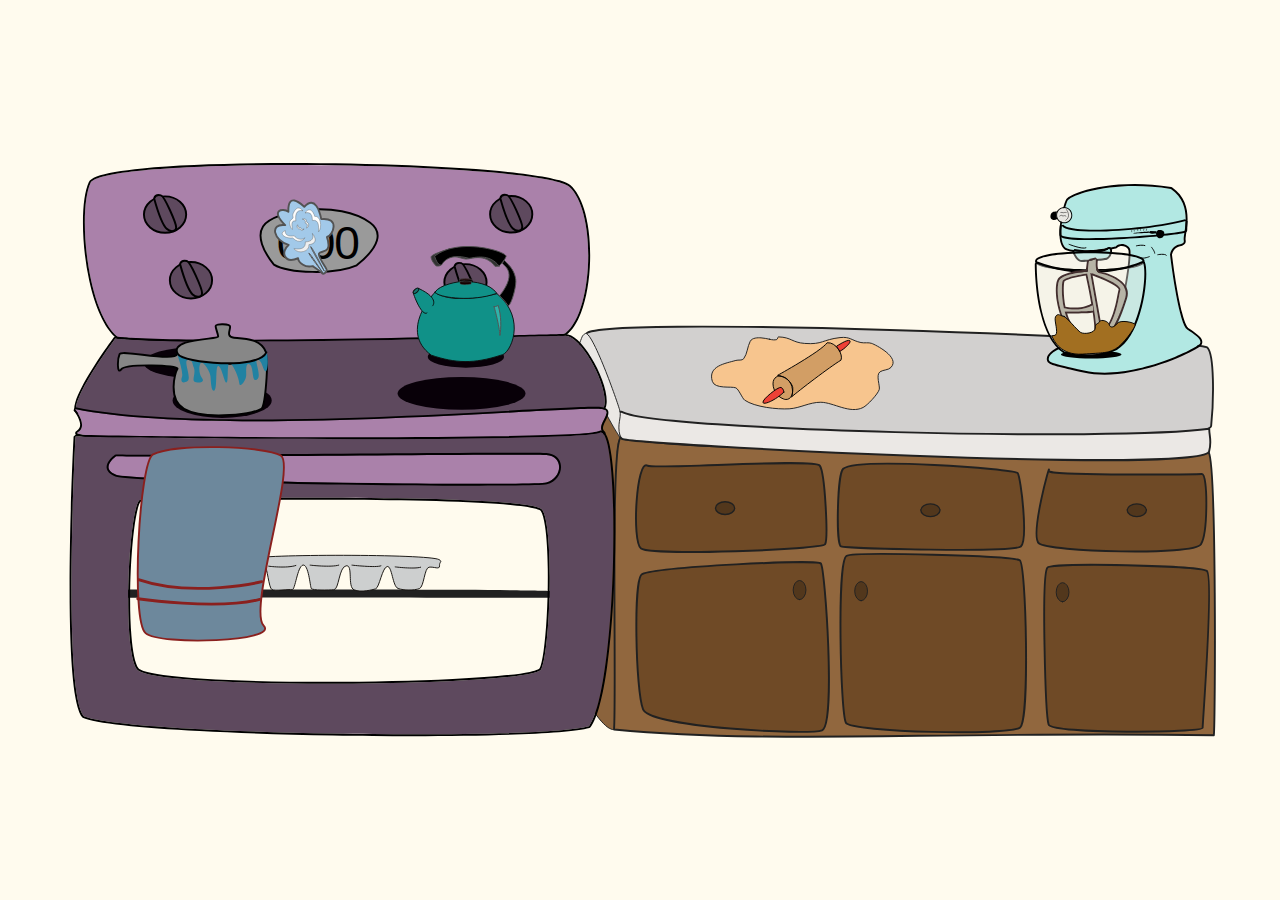
==== commit 4caeb591: "2022-04-27-5" ====
--- a/kitchen.html
+++ b/kitchen.html
@@ -12,16 +12,16 @@
     <svg width="100%" height="100%" viewBox="0 0 600 300" version="1.1" xmlns="http://www.w3.org/2000/svg" xmlns:xlink="http://www.w3.org/1999/xlink" xml:space="preserve" xmlns:serif="http://www.serif.com/" style="fill-rule:evenodd;clip-rule:evenodd;stroke-linecap:round;stroke-linejoin:round;stroke-miterlimit:1.5;">
         <g id="Counter" transform="matrix(1,0,0,1,-2.5974,-74.4589)">
             <g transform="matrix(1,0,0,1,2.5974,74.4589)">
-                <path d="M289.72,143.487C289.72,143.487 267.272,106.38 267.272,96.683C267.272,86.986 257.575,223.436 257.575,239.367C257.575,255.298 275.583,312.787 284.588,314.172C293.592,315.558 282.816,151.497 289.72,143.487Z" style="fill:rgb(139,99,60);stroke:rgb(33,33,33);stroke-width:0.5px;"/>
-            </g>
-            <g transform="matrix(1,0,0,1,2.5974,74.4589)">
-                <path d="M290.398,143.567C284.343,142.261 286.666,279.007 285.28,302.823C283.895,326.64 600.431,305.168 605.973,303.09C611.514,301.012 608.05,159.021 603.895,152.787C599.739,146.553 343.732,155.075 290.398,143.567Z" style="fill:rgb(145,103,62);stroke:rgb(33,33,33);stroke-width:1px;"/>
-            </g>
-            <g transform="matrix(1,0,0,1,2.5974,74.4589)">
-                <path d="M272.109,89.857C266.219,79.37 601.801,93.32 608.039,96.783C614.277,100.246 616.009,126.22 609.948,137.476C603.888,148.731 293.357,145.103 287.064,128.49C283.439,118.922 282.321,108.039 272.109,89.857Z" style="fill:rgb(210,208,207);stroke:rgb(33,33,33);stroke-width:1px;"/>
-            </g>
-            <g transform="matrix(1,0,0,1,2.5974,74.4589)">
-                <path d="M291.26,130.347C286.95,128.311 286.827,141.429 290.706,144.199C294.584,146.97 597.13,162.485 604.887,150.849C612.645,139.212 610.908,139.111 605.995,139.766C556.125,146.416 311.208,139.766 291.26,130.347Z" style="fill:rgb(235,232,229);stroke:rgb(33,33,33);stroke-width:1px;"/>
+                <path d="M289.72,143.487C289.72,143.487 267.272,106.38 267.272,96.683C267.272,86.986 257.575,223.436 257.575,239.367C257.575,255.298 276.794,294.226 285.798,295.612C294.802,296.997 282.816,151.497 289.72,143.487Z" style="fill:rgb(139,99,60);stroke:rgb(33,33,33);stroke-width:0.5px;"/>
+            </g>
+            <g transform="matrix(0.97506,0,0,1,9.71214,74.4589)">
+                <path d="M290.398,143.567C284.343,142.261 287.907,271.744 286.522,295.561C370.381,303.237 446.597,296.594 606.904,298.551C607.678,291.05 608.322,157.567 604.166,151.333C600.01,145.099 343.732,155.075 290.398,143.567Z" style="fill:rgb(145,103,62);stroke:rgb(33,33,33);stroke-width:1.01px;"/>
+            </g>
+            <g transform="matrix(0.963096,0,0,1,12.6364,74.4589)">
+                <path d="M272.109,89.857C266.219,79.37 603.163,91.681 608.039,96.783C611.596,100.505 611.451,123.638 609.948,137.476C608.579,150.086 293.357,145.103 287.064,128.49C283.439,118.922 282.321,108.039 272.109,89.857Z" style="fill:rgb(210,208,207);stroke:rgb(33,33,33);stroke-width:1.02px;"/>
+            </g>
+            <g transform="matrix(0.965571,0,0,1,12.5096,74.4589)">
+                <path d="M291.26,130.347C286.95,128.311 286.827,141.429 290.706,144.199C294.584,146.97 599.594,162.617 607.352,150.981C609.085,145.162 607.348,142.549 607.502,138.973C557.632,145.622 311.208,139.766 291.26,130.347Z" style="fill:rgb(235,232,229);stroke:rgb(33,33,33);stroke-width:1.02px;"/>
             </g>
             <g transform="matrix(1,0,0,1,2.5974,74.4589)">
                 <path d="M289.597,129.792C290.358,133.596 287.935,136.442 289.597,142.537C291.26,148.632 265.384,102.018 268.541,94.329C270.284,90.085 269.784,90.523 271.455,89.396C274.954,87.037 289.043,127.022 289.597,129.792Z" style="fill:rgb(235,232,229);stroke:rgb(33,33,33);stroke-width:0.5px;"/>
@@ -32,8 +32,8 @@
             <g transform="matrix(1,0,0,1,2.5974,74.4589)">
                 <path d="M405.822,159.782C402.772,162.363 401.944,199.124 404.714,200.233C407.485,201.341 494.48,203.557 498.359,200.233C502.238,196.908 498.359,164.215 496.697,161.999C495.034,159.782 413.026,153.687 405.822,159.782Z" style="fill:rgb(111,74,38);stroke:rgb(33,33,33);stroke-width:1px;"/>
             </g>
-            <g transform="matrix(1,0,0,1,2.5974,74.4589)">
-                <path d="M513.32,160.891C514.629,154.348 502.792,194.137 507.779,198.57C512.766,203.003 593.666,205.22 597.545,199.124C601.424,193.029 601.424,162.553 598.099,162.553C594.775,162.553 512.766,163.661 513.32,160.891Z" style="fill:rgb(111,74,38);stroke:rgb(33,33,33);stroke-width:1px;"/>
+            <g transform="matrix(0.940967,0,0,1,32.5002,74.4589)">
+                <path d="M513.32,160.891C514.629,154.348 502.792,194.137 507.779,198.57C512.766,203.003 593.666,205.22 597.545,199.124C601.424,193.029 601.424,162.553 598.099,162.553C594.775,162.553 512.766,163.661 513.32,160.891Z" style="fill:rgb(111,74,38);stroke:rgb(33,33,33);stroke-width:1.03px;"/>
             </g>
             <g transform="matrix(1,0,0,1,2.5974,74.4589)">
                 <ellipse cx="344.316" cy="180.285" rx="4.987" ry="3.325" style="fill:rgb(82,55,28);stroke:rgb(33,33,33);stroke-width:0.7px;"/>
@@ -45,13 +45,13 @@
                 <ellipse cx="344.316" cy="180.285" rx="4.987" ry="3.325" style="fill:rgb(82,55,28);stroke:rgb(33,33,33);stroke-width:0.7px;"/>
             </g>
             <g transform="matrix(1,0,0,1,2.5974,74.4589)">
-                <path d="M301.095,214.639C296.415,216.687 296.108,290.553 299.987,299.973C303.866,309.393 386.429,308.838 393.632,306.068C400.835,303.297 396.403,211.315 394.186,209.098C391.97,206.882 309.961,210.761 301.095,214.639Z" style="fill:rgb(111,74,38);stroke:rgb(33,33,33);stroke-width:1px;"/>
-            </g>
-            <g transform="matrix(1,0,0,1,2.5974,74.4589)">
-                <path d="M407.485,205.22C411.173,202.761 494.48,205.22 497.805,207.436C501.13,209.652 505.008,297.756 500.021,302.189C495.034,306.622 410.809,309.947 408.039,304.96C405.268,299.973 402.498,208.544 407.485,205.22Z" style="fill:rgb(111,74,38);stroke:rgb(33,33,33);stroke-width:1px;"/>
-            </g>
-            <g transform="matrix(1,0,0,1,2.5974,74.4589)">
-                <path d="M512.212,211.315C514.442,208.341 594.775,210.207 598.653,212.977C602.532,215.748 599.762,299.973 599.762,302.743C599.762,305.514 514.982,313.271 513.32,308.284C511.658,303.297 508.887,215.748 512.212,211.315Z" style="fill:rgb(111,74,38);stroke:rgb(33,33,33);stroke-width:1px;"/>
+                <path d="M301.095,214.639C296.415,216.687 297.722,275.624 301.601,285.044C305.48,294.463 387.639,298.751 394.842,295.981C402.046,293.21 396.403,211.315 394.186,209.098C391.97,206.882 309.961,210.761 301.095,214.639Z" style="fill:rgb(111,74,38);stroke:rgb(33,33,33);stroke-width:1px;"/>
+            </g>
+            <g transform="matrix(1,0,0,1,2.5974,74.4589)">
+                <path d="M407.485,205.22C411.173,202.761 494.48,205.22 497.805,207.436C501.13,209.652 502.991,290.09 498.004,294.523C493.017,298.956 410.002,297.035 407.232,292.048C404.461,287.061 402.498,208.544 407.485,205.22Z" style="fill:rgb(111,74,38);stroke:rgb(33,33,33);stroke-width:1px;"/>
+            </g>
+            <g transform="matrix(0.960802,0,0,1,22.614,74.4589)">
+                <path d="M512.212,211.315C514.442,208.341 594.775,210.207 598.653,212.977C602.532,215.748 596.402,291.903 596.402,294.673C596.402,297.444 514.563,297.939 512.9,292.952C511.238,287.965 508.887,215.748 512.212,211.315Z" style="fill:rgb(111,74,38);stroke:rgb(33,33,33);stroke-width:1.02px;"/>
             </g>
             <g transform="matrix(0.00135477,0.999999,-0.999999,0.00135477,565.519,-47.1499)">
                 <ellipse cx="344.316" cy="180.285" rx="4.987" ry="3.325" style="fill:rgb(82,55,28);stroke:rgb(33,33,33);stroke-width:0.5px;"/>
@@ -175,8 +175,8 @@
                 <path d="M9.347,340.062L8.382,341.685C8.382,341.685 10.892,344.664 11.669,347.747C12.112,349.508 11.958,351.329 10.016,352.434C9.415,352.776 9.283,353.236 9.287,353.569C9.292,353.92 9.524,354.528 10.443,354.864C12.66,355.676 22.044,356.41 36.112,356.982C98.713,359.53 255.056,359.531 280.979,355.709C282.489,355.487 283.583,355.243 284.227,354.995C284.665,354.827 284.956,354.629 285.126,354.454C285.46,354.108 285.54,353.736 285.484,353.38C285.442,353.11 285.305,352.801 284.96,352.524C283.965,351.723 284.066,350.649 284.434,349.543C284.93,348.048 285.914,346.488 286.494,345.135C287.134,343.642 287.244,342.326 286.559,341.398C286.111,340.792 285.276,340.271 283.798,340.053C269.691,337.978 84.822,355.38 9.347,340.062ZM9.148,341.043C9.148,341.043 16.547,349.867 10.51,353.303C1.106,358.655 292.421,359.812 284.333,353.303C279.769,349.629 290.591,342.063 283.652,341.043C269.543,338.967 84.638,356.363 9.148,341.043Z"/>
             </g>
             <g transform="matrix(1,0,0,1,-3.59041,-137.894)">
-                <path d="M12.196,355.347C12.196,355.347 -5.145,494.016 13.928,507.728C33,521.44 266.947,535.26 279.208,513.463C291.469,491.666 296.237,348.624 285.338,353.392C274.44,358.16 69.413,356.783 12.196,355.347ZM46.254,388.131C46.254,388.131 249.237,384.044 255.367,393.58C261.498,403.116 259.454,467.825 254.686,476.68C249.918,485.535 52.384,487.579 44.21,476.68C36.036,465.782 40.123,387.449 46.254,388.131Z" style="fill:rgb(94,73,94);"/>
-                <path d="M12.221,354.347L11.204,355.223C11.204,355.223 2.698,423.264 4.143,468.798C4.517,480.587 5.563,490.876 7.578,498.117C8.989,503.187 10.921,506.798 13.344,508.54C15.006,509.735 18.232,510.958 22.773,512.132C29.365,513.838 38.797,515.499 50.194,517.041C94.371,523.016 168.157,527.214 220.139,525.427C242.516,524.658 260.868,522.77 271.135,519.46C275.835,517.945 278.894,516.06 280.079,513.953C283.055,508.662 285.631,496.318 287.62,480.663C292.218,444.469 293.839,390.466 291.056,366.003C290.549,361.546 289.89,358.052 289.088,355.792C288.632,354.507 288.107,353.587 287.563,353.044C286.758,352.24 285.876,352.065 284.937,352.476C284.33,352.741 283.069,352.967 281.232,353.192C276.634,353.758 268.647,354.208 258.205,354.564C198.322,356.607 57.984,355.496 12.221,354.347ZM12.196,355.347C12.196,355.347 -5.145,494.016 13.928,507.728C33,521.44 266.947,535.26 279.208,513.463C291.469,491.666 296.237,348.624 285.338,353.392C274.44,358.16 69.413,356.783 12.196,355.347ZM46.254,388.131C46.254,388.131 249.237,384.044 255.367,393.58C261.498,403.116 259.454,467.825 254.686,476.68C249.918,485.535 52.384,487.579 44.21,476.68C36.036,465.782 40.123,387.449 46.254,388.131ZM46.247,389.129L46.274,389.13C46.274,389.13 176.12,386.514 231.196,390.349C240.746,391.014 248.028,391.865 251.954,392.969C252.731,393.188 253.367,393.414 253.85,393.653C254.171,393.813 254.414,393.947 254.526,394.121C255.46,395.573 256.159,398.38 256.716,402.088C257.587,407.897 258.039,415.847 258.149,424.413C258.343,439.441 257.485,456.361 255.974,466.976C255.348,471.38 254.634,474.669 253.806,476.206C253.703,476.396 253.411,476.522 253.022,476.702C252.089,477.131 250.658,477.533 248.789,477.922C241.181,479.508 226.615,480.764 208.617,481.646C160.495,484.005 87.903,483.659 57.865,479.523C53.433,478.913 49.942,478.224 47.616,477.443C46.301,477.001 45.392,476.589 45.01,476.08C43.108,473.545 41.968,467.227 41.299,459.123C39.695,439.702 41.149,410.2 43.884,396.224C44.448,393.34 45.054,391.139 45.714,389.871C45.883,389.546 46.173,389.212 46.247,389.129Z"/>
+                <path d="M12.196,355.347C12.196,355.347 5.346,486.35 16.349,500.869C36.631,510.545 251.403,513.875 279.611,506.2C294.511,486.114 296.237,348.624 285.338,353.392C274.44,358.16 69.413,356.783 12.196,355.347ZM46.254,388.131C46.254,388.131 249.237,384.044 255.367,393.58C261.498,403.116 259.454,467.825 254.686,476.68C249.918,485.535 52.384,487.579 44.21,476.68C36.036,465.782 40.123,387.449 46.254,388.131Z" style="fill:rgb(94,73,94);"/>
+                <path d="M12.221,354.347L11.197,355.294C11.197,355.294 7.839,419.541 9.6,463.074C10.055,474.313 10.853,484.178 12.132,491.216C13.019,496.094 14.172,499.653 15.552,501.473L15.918,501.771C22.041,504.693 45.774,507.092 76.774,508.737C148.762,512.557 260.097,512.545 279.874,507.165L280.414,506.796C284.045,501.902 286.963,490.159 289.06,475.179C293.893,440.661 294.62,388.825 291.348,365.386C290.751,361.11 290.015,357.761 289.158,355.601C288.668,354.367 288.117,353.488 287.553,352.973C286.737,352.227 285.86,352.072 284.937,352.476C284.33,352.741 283.069,352.967 281.232,353.192C276.634,353.758 268.647,354.208 258.205,354.564C198.322,356.607 57.984,355.496 12.221,354.347ZM12.196,355.347C12.196,355.347 5.346,486.35 16.349,500.869C36.631,510.545 251.403,513.875 279.611,506.2C294.511,486.114 296.237,348.624 285.338,353.392C274.44,358.16 69.413,356.783 12.196,355.347ZM46.254,388.131C46.254,388.131 249.237,384.044 255.367,393.58C261.498,403.116 259.454,467.825 254.686,476.68C249.918,485.535 52.384,487.579 44.21,476.68C36.036,465.782 40.123,387.449 46.254,388.131ZM46.247,389.129L46.274,389.13C46.274,389.13 176.12,386.514 231.196,390.349C240.746,391.014 248.028,391.865 251.954,392.969C252.731,393.188 253.367,393.414 253.85,393.653C254.171,393.813 254.414,393.947 254.526,394.121C255.46,395.573 256.159,398.38 256.716,402.088C257.587,407.897 258.039,415.847 258.149,424.413C258.343,439.441 257.485,456.361 255.974,466.976C255.348,471.38 254.634,474.669 253.806,476.206C253.703,476.396 253.411,476.522 253.022,476.702C252.089,477.131 250.658,477.533 248.789,477.922C241.181,479.508 226.615,480.764 208.617,481.646C160.495,484.005 87.903,483.659 57.865,479.523C53.433,478.913 49.942,478.224 47.616,477.443C46.301,477.001 45.392,476.589 45.01,476.08C43.108,473.545 41.968,467.227 41.299,459.123C39.695,439.702 41.149,410.2 43.884,396.224C44.448,393.34 45.054,391.139 45.714,389.871C45.883,389.546 46.173,389.212 46.247,389.129Z"/>
             </g>
             <g transform="matrix(1,0,0,1,-0.865801,-137.894)">
                 <path d="M30.587,365.653C30.587,365.653 21.732,371.783 30.587,375.189C39.442,378.594 246.512,381.319 254.686,379.276C262.86,377.232 264.222,365.653 254.686,364.971C245.15,364.29 55.109,366.334 30.587,365.653Z" style="fill:rgb(170,129,170);"/>
@@ -258,6 +258,52 @@
         <g id="Time">
             <path d="M103.654,33.55C109.098,24.914 143.261,19.618 159.493,31.662C166.072,36.543 164.563,44.121 152.442,53.818C140.849,58.907 116.89,57.966 109.328,53.422C103.619,46.413 100.389,38.729 103.654,33.55Z" style="fill:rgb(154,154,154);stroke:black;stroke-width:1px;"/>
             <text x="110.746px" y="50.618px" style="font-family:'Bahnschrift', sans-serif;font-size:24px;">0<tspan x="123.285px 128.019px 140.793px " y="50.618px 50.618px 50.618px ">:00</tspan></text>
+        </g>
+        <g id="TeaKettle" transform="matrix(0.82026,0,0,0.82026,37.2004,15.8224)">
+            <path d="M190.034,63.607C190.034,63.607 166.721,87.697 187.829,103.358C203.288,108.601 214.903,108.975 232.087,103.358C237.988,103.131 248.882,80.434 229.59,64.32C220.966,66.136 201.383,70.643 190.034,63.607Z" style="fill:rgb(16,145,136);stroke:rgb(11,18,17);stroke-width:0.61px;"/>
+            <path d="M190.428,63.059C188.64,65.94 211.926,70.467 229.502,64.076C224.854,57.685 215.267,56.813 210.038,56.523C204.796,56.231 193.043,58.847 190.428,63.059Z" style="fill:rgb(16,145,136);stroke:rgb(11,18,17);stroke-width:0.61px;"/>
+            <g transform="matrix(1,0,0,1,0.0913877,-0.213238)">
+                <ellipse cx="209.597" cy="55.431" rx="3.914" ry="0.564" style="fill:rgb(28,0,0);stroke:rgb(83,83,83);stroke-width:0.24px;"/>
+            </g>
+            <path d="M205.744,55.385L205.774,56.542C205.774,56.542 212.08,57.365 213.756,56.482C213.786,55.72 213.725,55.202 213.725,55.202C213.725,55.202 209.003,56.36 205.744,55.385Z" style="fill:rgb(9,0,0);stroke:rgb(83,83,83);stroke-width:0.24px;"/>
+            <path d="M188.737,72.037C188.737,72.037 193.503,67.497 180.112,61.142C176.947,61.016 176.883,62.761 176.481,63.639C176.182,64.291 181.928,79.299 185.105,76.576" style="fill:rgb(16,145,136);stroke:rgb(11,18,17);stroke-width:0.61px;"/>
+            <g transform="matrix(0.695522,-0.64202,0.646873,0.700779,12.5719,133.129)">
+                <ellipse cx="179.133" cy="63.317" rx="2.371" ry="1.116" style="fill:rgb(23,115,109);stroke:rgb(11,18,17);stroke-width:0.64px;"/>
+            </g>
+            <path d="M206.14,56.542L206.079,58.096C206.079,58.096 207.785,59.132 213.177,58.218C213.116,57.395 213.207,56.695 213.207,56.695C213.207,56.695 208.242,57.335 206.14,56.542Z" style="fill:rgb(20,0,0);stroke:rgb(83,83,83);stroke-width:0.24px;"/>
+            <path d="M231.254,65.622C233.513,68.089 234.934,69.227 236.367,71.665C237.74,74.002 242.215,60.186 241.48,55.164C240.771,50.321 238.575,47.378 234.159,43.079C233.627,43.881 233.434,44.159 233.113,44.938C232.183,45.984 244.153,49.523 231.254,65.622Z" style="stroke:rgb(83,83,83);stroke-width:0.61px;"/>
+            <path d="M199.218,35.948C198.483,36.06 188.137,39.22 187.765,40.856C187.393,42.493 190.294,46.509 191.186,46.732C192.079,46.955 192.971,46.732 193.789,46.36C194.607,45.988 195.351,41.526 202.268,40.708C205.133,41.004 207.251,42.046 209.779,42.344C212.308,42.641 221.701,38.036 228.298,46.955C229.771,47.168 230.537,46.806 231.057,46.806C231.578,46.806 225.054,32.006 199.218,35.948Z" style="fill:rgb(50,50,50);stroke:rgb(83,83,83);stroke-width:0.61px;"/>
+            <path d="M230.871,46.732C230.871,46.732 234.218,43.683 235.334,40.708C236.449,37.733 205.258,28.139 189.967,40.559C191.707,45.988 193.417,46.062 194.161,46.137C194.905,46.211 197.21,37.733 211.862,41.898C215.283,41.451 224.669,38.551 230.871,46.732Z" style="stroke:rgb(78,78,78);stroke-width:0.61px;"/>
+            <path d="M227.781,72.621C227.781,72.621 231.222,85.037 231.422,90.848C232.269,86.427 232.405,78.123 230.266,71.627C229.863,72.097 229.369,72.394 227.781,72.621Z" style="fill:rgb(47,179,170);stroke:rgb(83,83,83);stroke-width:0.61px;"/>
+        </g>
+        <g id="Steam" transform="matrix(1.2718,0,0,1.2718,-49.6572,-16.1189)">
+            <g transform="matrix(1,0,0,1,-1.73533,-2.97486)">
+                <path d="M185.747,67.645C185.986,67.024 181.854,62.198 182.598,60.793C183.342,59.388 188.217,61.206 185.821,54.1C188.383,53.521 191.275,45.919 183.507,46.745C182.846,43.605 180.946,36.994 176.566,41.704C175.657,40.961 169.707,35.094 170.038,43.77C167.807,42.136 162.353,42.944 168.716,49.224C162.187,48.398 163.923,55.504 170.12,57.322C166.815,60.049 168.137,65.173 174.004,62.776C174.151,64.531 176.814,66.825 179.954,65.999C181.441,66.991 183.248,68.141 183.826,68.884C184.405,69.628 185.334,68.72 185.747,67.645Z" style="fill:rgb(162,201,233);stroke:rgb(83,83,83);stroke-width:0.79px;"/>
+            </g>
+            <g transform="matrix(0.644929,0,0,0.929998,58.4703,-0.906106)">
+                <path d="M179.23,44.31C179.761,44.383 176.739,41.792 174.464,44.148C172.19,46.503 173.436,46.693 173.273,47.397C173.111,48.101 170.944,48.399 171.026,49.644C171.107,50.89 172.271,52.65 172.813,52.569C173.354,52.487 170.728,48.426 175.06,48.832C174.708,46.964 174.681,43.687 179.23,44.31Z" style="fill:rgb(253,253,253);stroke:rgb(83,83,83);stroke-width:0.2px;"/>
+            </g>
+            <g transform="matrix(0.798609,0,0,1.10002,34.2432,-10.3268)">
+                <path d="M176.577,46.828C176.071,46.887 179.393,43.579 181.369,48.182C184.294,47.776 185.431,52.163 183.346,53.923C183.319,52.271 183.86,49.238 180.178,49.671C180.097,47.749 179.582,46.476 176.577,46.828Z" style="fill:white;stroke:rgb(83,83,83);stroke-width:0.16px;"/>
+            </g>
+            <g transform="matrix(0.383522,0.158496,-0.149229,0.361098,113.449,-1.10007)">
+                <path d="M176.577,46.828C176.071,46.887 179.393,43.579 181.369,48.182C184.294,47.776 185.431,52.163 183.346,53.923C183.319,52.271 183.86,49.238 180.178,49.671C180.097,47.749 179.582,46.476 176.577,46.828Z" style="fill:white;stroke:rgb(83,83,83);stroke-width:0.39px;"/>
+            </g>
+            <g transform="matrix(-0.3153,0.0533373,-0.0515884,-0.304961,232.676,52.7692)">
+                <path d="M176.577,46.828C176.071,46.887 179.393,43.579 181.369,48.182C184.294,47.776 185.431,52.163 183.346,53.923C183.319,52.271 183.86,49.238 180.178,49.671C180.097,47.749 179.582,46.476 176.577,46.828Z" style="fill:white;stroke:rgb(83,83,83);stroke-width:0.5px;"/>
+            </g>
+            <g transform="matrix(0.972016,0,0,0.881833,2.19778,5.25184)">
+                <path d="M181.071,50.538C180.959,50.214 184.483,54.952 179.528,55.547C179.988,58.688 175.223,60.286 173.192,57.416C176.712,57.984 178.174,56.874 178.012,54.275C180.963,54.22 181.694,52.325 181.071,50.538Z" style="fill:rgb(238,239,240);stroke:rgb(83,83,83);stroke-width:0.17px;"/>
+            </g>
+            <g transform="matrix(1.00158,0,0,0.5949,-3.42059,18.8046)">
+                <path d="M178.093,55.033C178.438,54.441 176.36,60.313 173.219,54.952C169.997,55.574 167.235,51.783 170.186,49.888C169.997,53.164 171.621,54.112 173.869,53.462C174.627,55.872 177.145,56.657 178.093,55.033Z" style="fill:rgb(251,251,251);stroke:rgb(83,83,83);stroke-width:0.19px;"/>
+            </g>
+            <g transform="matrix(0.944976,0,0,0.929898,8.12373,1.09306)">
+                <path d="M184.982,68.659C184.982,68.659 178.932,58.42 179.186,58.039C179.44,57.658 184.601,67.812 184.982,68.659Z" style="fill:none;stroke:rgb(83,83,83);stroke-width:0.42px;"/>
+            </g>
+            <g transform="matrix(1,0,0,1,-1.73533,-2.97486)">
+                <path d="M184.136,68.743C184.136,68.743 178.086,60.874 178.424,60.662C178.763,60.451 183.797,68.32 184.136,68.743Z" style="fill:none;stroke:rgb(83,83,83);stroke-width:0.39px;"/>
+            </g>
         </g>
         <g id="Dough">
             <path d="M367.395,92.302C365.96,91.995 364.515,91.686 363.051,91.59C361.448,91.486 358.427,91.473 357.419,93.36C355.895,96.21 355.953,99.853 354.014,102.438C353.177,103.554 351.268,102.954 349.929,103.346C344.637,104.895 335.171,106.144 337.673,114.241C338.965,118.423 347.584,116.677 349.929,117.645C351.333,118.225 353.387,123.246 354.468,124C359.745,127.68 371.571,128.918 377.692,128.552C383.405,128.211 388.341,125.072 394.187,125.135C400.816,125.206 409.324,131.359 416.202,127.858C418.47,126.705 423.775,120.996 424.6,118.553C425.177,116.845 422.633,110.819 425.054,109.247C426.763,108.138 429.348,108.476 430.728,106.978C435.65,101.635 422.459,95.133 420.742,94.495C418.963,93.833 416.922,94.44 415.068,94.041C410.2,92.991 409.465,90.839 404.173,91.455C394.817,92.544 395.24,95.183 385.789,94.495C379.127,94.009 378.922,91.31 372.171,91.09C371.626,91.072 371.788,92.302 371.264,92.452C370.023,92.806 369.218,92.692 367.395,92.302Z" style="fill:rgb(247,197,142);stroke:rgb(33,33,33);stroke-width:0.5px;"/>
@@ -356,6 +402,9 @@
                 <path d="M512.167,257.839L511.468,263.403C511.468,263.403 500.238,264.152 497.132,267.298C494.026,270.444 496.492,295.014 510.032,299.008C523.571,303.002 528.308,285.148 531.061,277.012C533.814,268.876 521.53,265.017 518.115,264.421C514.699,263.826 515.89,256.995 515.89,256.995C515.89,256.995 512.531,258.005 512.167,257.839ZM511.253,264.338C507.332,264.929 499.032,266.398 498.419,268.325C498.028,269.554 497.691,275.964 499.095,282.482C508.207,284.59 514.035,280.841 514.035,280.841C514.035,280.841 514.686,283.085 514.348,283.633C514.009,284.181 499.573,284.186 499.573,284.186C499.573,284.186 499.53,284.082 499.376,283.692C500.996,290.186 504.45,296.475 511.409,297.53C513.063,297.781 514.549,297.692 515.884,297.334C515.828,297.327 515.801,297.297 515.81,297.236C517.237,291.306 512.138,268.25 511.253,264.338ZM516.384,297.185C526.206,293.966 527.608,275.822 528.598,272.988C529.735,269.733 513.278,264.054 513.278,264.054C513.278,264.054 513.116,264.074 512.826,264.113L518.502,295.968C518.502,295.968 517.175,296.83 516.384,297.185Z" style="fill:rgb(183,180,166);"/>
                 <path d="M512.583,256.93L511.175,257.715L510.577,262.473C508.853,262.631 504.741,263.091 501.314,264.111C499.256,264.723 497.445,265.558 496.421,266.595C495.953,267.069 495.542,267.911 495.288,269.069C494.796,271.306 494.795,274.88 495.445,278.831C496.273,283.863 498.151,289.507 501.319,293.755C503.501,296.68 506.291,298.947 509.749,299.967C517.027,302.114 521.969,298.457 525.431,293.102C528.699,288.047 530.612,281.46 532.008,277.332C533.259,273.637 531.82,270.706 529.344,268.491C525.918,265.427 520.433,263.81 518.286,263.436C517.341,263.271 517.021,262.331 516.839,261.365C516.475,259.433 516.875,257.166 516.875,257.166L515.602,256.037L512.307,256.857C512.307,256.857 512.53,256.905 512.583,256.93ZM512.167,257.839L511.468,263.403C511.468,263.403 500.238,264.152 497.132,267.298C494.026,270.444 496.492,295.014 510.032,299.008C523.571,303.002 528.308,285.148 531.061,277.012C533.814,268.876 521.53,265.017 518.115,264.421C514.699,263.826 515.89,256.995 515.89,256.995C515.89,256.995 512.531,258.005 512.167,257.839ZM511.253,264.338C507.332,264.929 499.032,266.398 498.419,268.325C498.028,269.554 497.691,275.964 499.095,282.482C508.207,284.59 514.035,280.841 514.035,280.841C514.035,280.841 514.686,283.085 514.348,283.633C514.009,284.181 499.573,284.186 499.573,284.186C499.573,284.186 499.53,284.082 499.376,283.692C500.996,290.186 504.45,296.475 511.409,297.53C513.063,297.781 514.549,297.692 515.884,297.334C515.828,297.327 515.801,297.297 515.81,297.236C517.237,291.306 512.138,268.25 511.253,264.338ZM513.214,264.062C513.141,264.071 513.009,264.088 512.826,264.113L518.502,295.968C518.502,295.968 517.175,296.83 516.384,297.185C526.206,293.966 527.608,275.822 528.598,272.988C529.669,269.921 515.122,264.702 513.436,264.109L513.362,264.553L513.255,264.699L513.214,264.062ZM514.143,284.741C514.327,285.984 514.492,287.203 514.629,288.371C515.03,291.778 515.216,294.734 514.932,296.524C513.903,296.711 512.782,296.727 511.559,296.542C505.639,295.644 502.498,290.648 500.826,285.182C503.495,285.17 509.742,285.117 512.754,284.898C513.332,284.856 513.807,284.8 514.143,284.741ZM514.071,265.4C516.414,266.257 521.891,268.361 525.259,270.47C526.118,271.008 526.833,271.538 527.289,272.051C527.424,272.202 527.532,272.348 527.602,272.492C527.632,272.553 527.673,272.604 527.654,272.659C527.063,274.352 526.33,281.536 523.72,287.704C522.619,290.307 521.186,292.741 519.241,294.415L514.071,265.4ZM513.389,280.062C512.613,280.512 507.55,283.2 499.943,281.643C498.738,275.583 499.007,269.773 499.372,268.628C499.41,268.507 499.564,268.432 499.731,268.32C500.077,268.087 500.542,267.869 501.084,267.657C503.621,266.668 507.721,265.908 510.482,265.469L510.482,265.469C511.072,268.12 512.338,273.986 513.389,280.062Z" style="fill:rgb(66,46,46);"/>
             </g>
+        </g>
+        <g id="CakeBatter">
+            <path d="M520.936,80.426C518.812,80.19 518.03,78.683 516.752,80.077C515.474,81.472 516.868,84.609 516.985,88.212C517.101,91.814 513.847,89.374 514.777,91.233C515.706,93.092 519.076,100.762 530.464,100.065C541.852,99.367 543.596,99.484 547.547,97.392C551.498,95.3 558.237,85.888 557.889,84.726C557.54,83.564 550.103,81.937 548.476,84.145C546.849,86.352 544.758,86.469 544.409,84.726C544.06,82.983 540.109,81.704 539.412,83.099C538.715,84.493 537.088,83.796 537.088,86.469C537.088,89.141 531.278,89.839 529.535,88.793C527.792,87.747 521.981,80.542 520.936,80.426Z" style="fill:rgb(162,111,33);stroke:black;stroke-width:0.5px;"/>
         </g>
     </svg>
    </div> 
--- a/style.css
+++ b/style.css
@@ -105,6 +105,21 @@
         transform: rotateY(-180deg);
     }
 }
+#CakeBatter{
+    animation: cakeMix .5s;
+    animation-direction: alternate;
+    animation-iteration-count: infinite;
+    transform-origin: bottom;
+    transform-box: fill-box;
+}
+@keyframes cakeMix{
+    from{
+        transform: rotateY(0deg);
+    }
+    to{
+        transform: rotateY(20deg);
+    }
+}
 /* roll rolling pin */
 #RollingPin{
     animation: roll .5s;
@@ -179,3 +194,18 @@
         transform: translate3d(0, 4px, 0);
     }
 }
+/* Tea Kettle */
+#Steam{
+    animation: riseSteam .5s;
+    animation-iteration-count: infinite;
+    transform-origin: top;
+    transform-box: fill-box;
+}
+@keyframes riseSteam{
+    from {
+        transform: translate3d(0, 0px, 0);
+    }
+    to {
+        transform: translate3d(-1px, -1px, 0);
+    }
+}
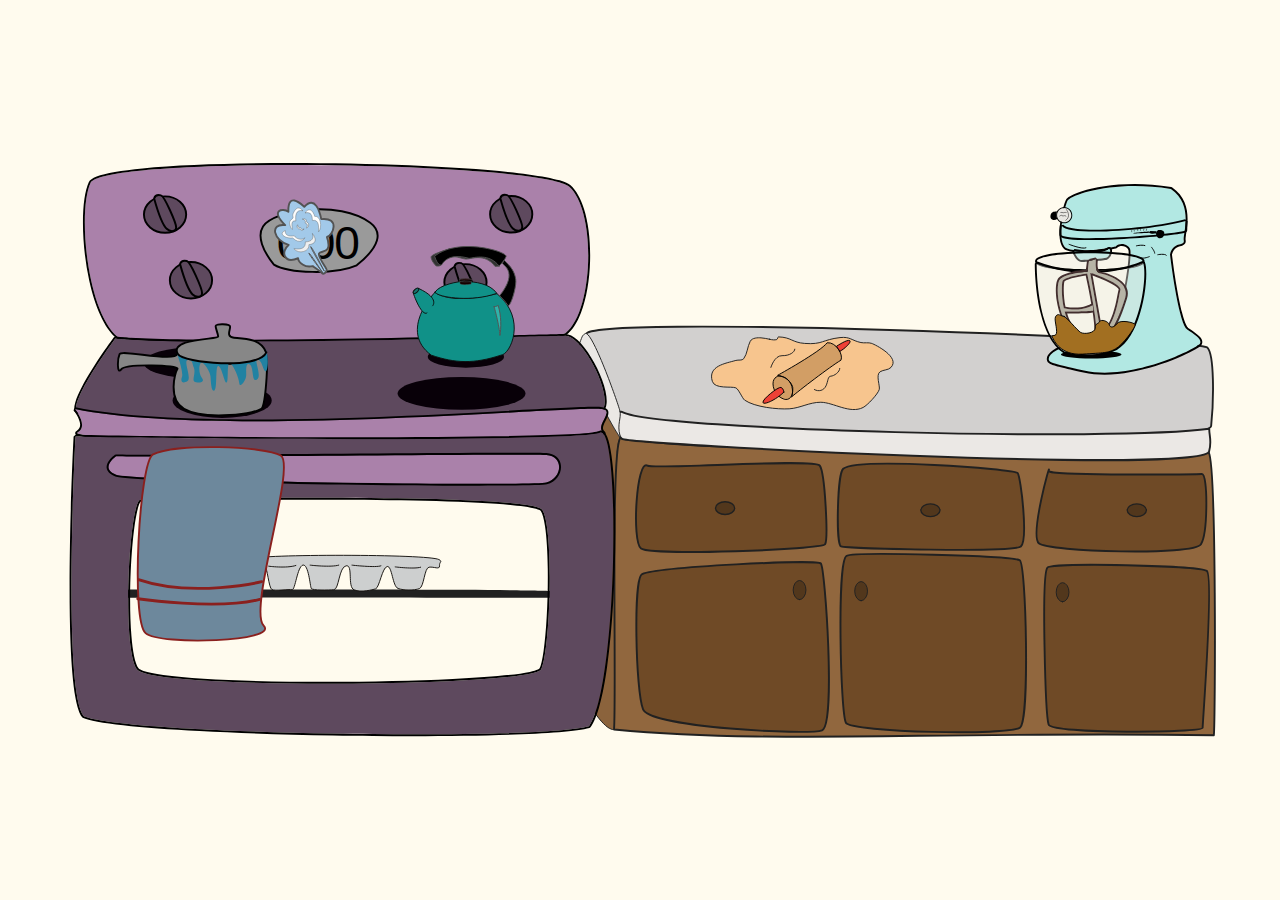
==== commit 61dd3175: "2022-04-27-7" ====
--- a/kitchen.html
+++ b/kitchen.html
@@ -5,7 +5,7 @@
     <meta http-equiv="X-UA-Compatible" content="IE=edge">
     <meta name="viewport" content="width=device-width, initial-scale=1.0">
     <link rel="stylesheet" href="style.css" />
-    <title>Document</title>
+    <title>Isabel's Kitchen</title>
 </head>
 <body>
    <div class="kitchen">
@@ -307,6 +307,10 @@
         </g>
         <g id="Dough">
             <path d="M367.395,92.302C365.96,91.995 364.515,91.686 363.051,91.59C361.448,91.486 358.427,91.473 357.419,93.36C355.895,96.21 355.953,99.853 354.014,102.438C353.177,103.554 351.268,102.954 349.929,103.346C344.637,104.895 335.171,106.144 337.673,114.241C338.965,118.423 347.584,116.677 349.929,117.645C351.333,118.225 353.387,123.246 354.468,124C359.745,127.68 371.571,128.918 377.692,128.552C383.405,128.211 388.341,125.072 394.187,125.135C400.816,125.206 409.324,131.359 416.202,127.858C418.47,126.705 423.775,120.996 424.6,118.553C425.177,116.845 422.633,110.819 425.054,109.247C426.763,108.138 429.348,108.476 430.728,106.978C435.65,101.635 422.459,95.133 420.742,94.495C418.963,93.833 416.922,94.44 415.068,94.041C410.2,92.991 409.465,90.839 404.173,91.455C394.817,92.544 395.24,95.183 385.789,94.495C379.127,94.009 378.922,91.31 372.171,91.09C371.626,91.072 371.788,92.302 371.264,92.452C370.023,92.806 369.218,92.692 367.395,92.302Z" style="fill:rgb(247,197,142);stroke:rgb(33,33,33);stroke-width:0.5px;"/>
+            <g transform="matrix(1,0,0,1,-2.58234,-0.516467)">
+                <path d="M370.738,107.524C370.738,107.524 372.537,101.283 376.556,101.389C380.575,101.495 383.22,99.485 383.22,98.004" style="fill:none;stroke:rgb(33,33,33);stroke-width:0.5px;"/>
+            </g>
+            <path d="M390.835,118.524C393.056,119.794 395.701,119.053 396.864,116.62C398.028,114.188 397.71,111.649 399.403,111.543C401.095,111.437 404.057,109.428 404.057,107.524" style="fill:none;stroke:rgb(33,33,33);stroke-width:0.5px;"/>
         </g>
         <g id="RollingPin">
             <g transform="matrix(1,0,0,1,0.0761566,0)">
@@ -407,6 +411,7 @@
             <path d="M520.936,80.426C518.812,80.19 518.03,78.683 516.752,80.077C515.474,81.472 516.868,84.609 516.985,88.212C517.101,91.814 513.847,89.374 514.777,91.233C515.706,93.092 519.076,100.762 530.464,100.065C541.852,99.367 543.596,99.484 547.547,97.392C551.498,95.3 558.237,85.888 557.889,84.726C557.54,83.564 550.103,81.937 548.476,84.145C546.849,86.352 544.758,86.469 544.409,84.726C544.06,82.983 540.109,81.704 539.412,83.099C538.715,84.493 537.088,83.796 537.088,86.469C537.088,89.141 531.278,89.839 529.535,88.793C527.792,87.747 521.981,80.542 520.936,80.426Z" style="fill:rgb(162,111,33);stroke:black;stroke-width:0.5px;"/>
         </g>
     </svg>
+    
    </div> 
 
 </body>
--- a/style.css
+++ b/style.css
@@ -136,6 +136,21 @@
         transform: translate3d(-5px, -6px, 0);
     }
 }
+#Dough{
+    animation: rolling .5s;
+    animation-direction: alternate;
+    animation-iteration-count: infinite;
+    transform-origin: top;
+    transform-box: fill-box;
+}
+@keyframes rolling{
+    from {
+        transform:scaleY(1)
+    }
+    to {
+        transform: scaleY(1.1)
+    }
+}
 /* baking muffins */
 #Muffins{
     animation: rise 5s;
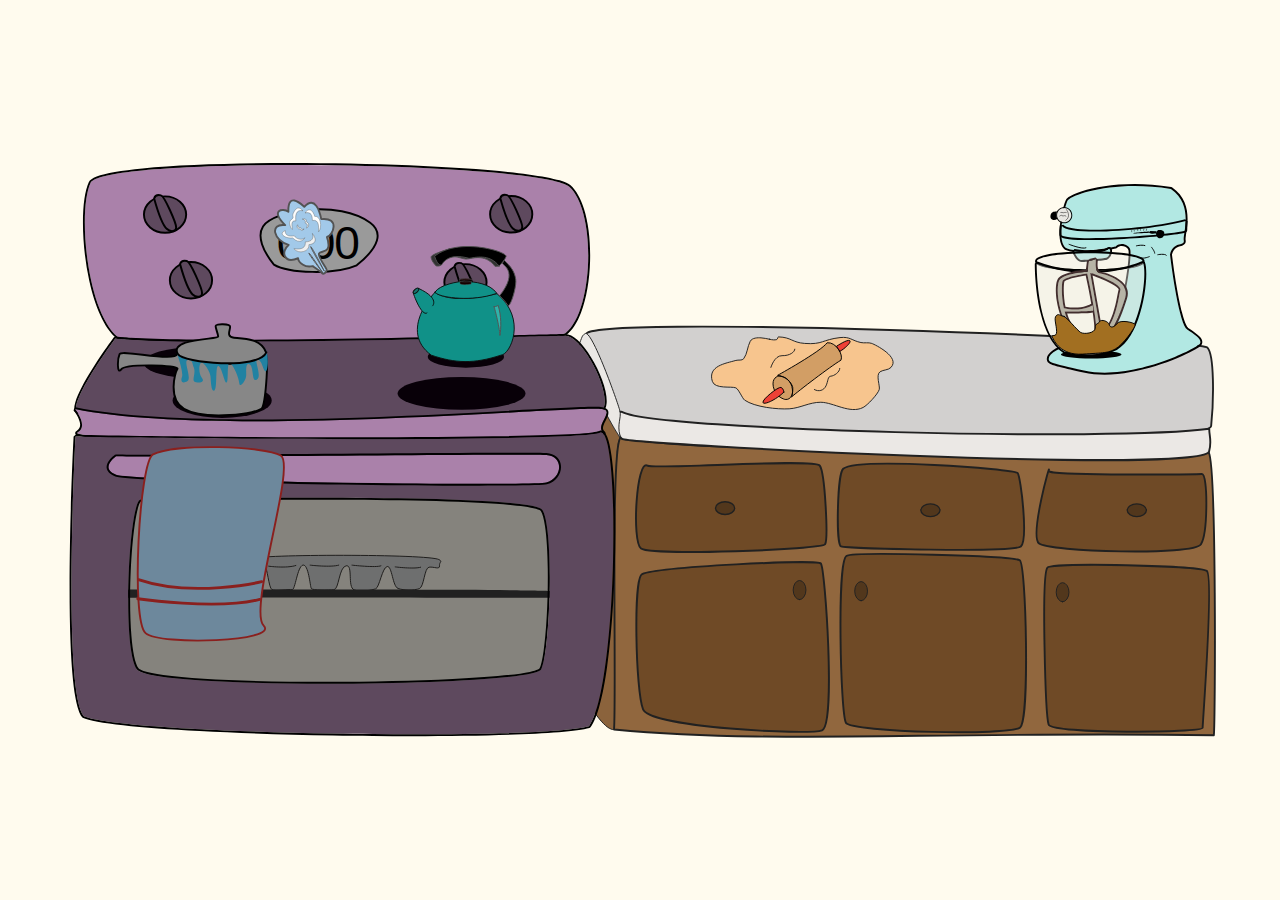
==== commit 412ae1a8: "2022-04-27-8" ====
--- a/kitchen.html
+++ b/kitchen.html
@@ -159,6 +159,24 @@
             </g>
         </g>
         <g id="Oven" transform="matrix(1,0,0,1,-2.5974,-74.4589)">
+            <g transform="matrix(1,0,0,1,18.1125,74.4589)">
+                <path d="M82.1,206.594C85.469,204.187 174.169,204.151 179.711,207.046C181.901,208.189 179.893,208.135 180.075,210.314C180.256,212.493 177.169,210.677 174.628,211.04C172.086,211.404 172.09,221.306 169.548,222.214C167.006,223.121 161.373,223.206 158.468,222.116C155.563,221.027 155.381,210.314 152.839,210.677C150.297,211.04 148.663,221.753 146.847,222.298C145.031,222.843 139.221,224.295 135.59,222.843C131.958,221.39 135.227,209.588 131.414,210.314C127.601,211.04 127.786,222.59 125.063,222.771C122.339,222.953 113.801,223.206 113.256,222.116C112.712,221.027 111.804,209.225 108.899,209.951C105.994,210.677 104.904,223.126 103.27,222.763C101.636,222.399 94.373,223.569 92.739,222.661C91.105,221.753 90.378,210.859 89.107,210.859C87.836,210.859 83.598,211.328 83.416,210.42C83.235,209.512 80.829,207.502 82.1,206.594Z" style="fill:rgb(205,207,207);stroke:rgb(21,18,15);stroke-width:0.5px;"/>
+            </g>
+            <g transform="matrix(1,0,0,1,18.1125,74.4589)">
+                <path d="M91.074,210.515C91.074,210.515 100.334,211.786 105.237,210.151" style="fill:none;stroke:rgb(21,18,15);stroke-width:0.5px;"/>
+            </g>
+            <g transform="matrix(1,0,0,1,18.1125,74.4589)">
+                <path d="M112.681,209.97C112.681,209.97 123.575,211.241 127.57,209.97" style="fill:none;stroke:rgb(21,18,15);stroke-width:0.5px;"/>
+            </g>
+            <g transform="matrix(1,0,0,1,18.1125,74.4589)">
+                <path d="M134.47,209.97C134.47,209.97 147.18,211.422 149.54,210.333" style="fill:none;stroke:rgb(21,18,15);stroke-width:0.5px;"/>
+            </g>
+            <g transform="matrix(1,0,0,1,18.1125,74.4589)">
+                <path d="M156.985,210.878C156.985,210.878 166.789,212.149 170.239,211.059" style="fill:none;stroke:rgb(21,18,15);stroke-width:0.5px;"/>
+            </g>
+            <g transform="matrix(1,0,0,1,2.5974,74.4589)">
+                <path d="M38.569,174.322C38.569,174.322 239.103,171.498 248.787,178.357C258.471,185.216 249.998,261.072 249.594,266.721C249.191,272.37 56.726,276.405 38.973,265.107C21.219,253.809 34.938,178.357 38.569,174.322Z" style="fill:rgb(33,33,33);fill-opacity:0.55;"/>
+            </g>
             <g transform="matrix(1,0,0,1,2.5974,74.4589)">
                 <path d="M33.544,222.737C33.544,222.737 249.515,222.383 253.061,223.446C256.607,224.51 256.962,226.993 253.416,226.993C249.869,226.993 40.991,226.638 33.189,226.993C29.923,227.141 31.416,226.283 33.544,222.737Z" style="fill:rgb(33,33,33);"/>
             </g>
@@ -217,21 +235,6 @@
             </g>
             <g transform="matrix(0.769631,0,0,0.755621,174.892,114.093)">
                 <path d="M40.421,19.407C40.421,19.407 45.162,36.697 48.932,40.331C51.218,42.534 55.35,42.662 55.316,39.267C55.286,36.343 47.479,17.827 45.031,17.28C43.003,16.826 41.13,16.925 40.421,19.407Z" style="fill:rgb(94,73,94);stroke:black;stroke-width:1.31px;"/>
-            </g>
-            <g transform="matrix(1,0,0,1,18.1125,74.4589)">
-                <path d="M82.1,206.594C85.469,204.187 174.169,204.151 179.711,207.046C181.901,208.189 179.893,208.135 180.075,210.314C180.256,212.493 177.169,210.677 174.628,211.04C172.086,211.404 172.09,221.306 169.548,222.214C167.006,223.121 161.373,223.206 158.468,222.116C155.563,221.027 155.381,210.314 152.839,210.677C150.297,211.04 148.663,221.753 146.847,222.298C145.031,222.843 139.221,224.295 135.59,222.843C131.958,221.39 135.227,209.588 131.414,210.314C127.601,211.04 127.786,222.59 125.063,222.771C122.339,222.953 113.801,223.206 113.256,222.116C112.712,221.027 111.804,209.225 108.899,209.951C105.994,210.677 104.904,223.126 103.27,222.763C101.636,222.399 94.373,223.569 92.739,222.661C91.105,221.753 90.378,210.859 89.107,210.859C87.836,210.859 83.598,211.328 83.416,210.42C83.235,209.512 80.829,207.502 82.1,206.594Z" style="fill:rgb(205,207,207);stroke:rgb(21,18,15);stroke-width:0.5px;"/>
-            </g>
-            <g transform="matrix(1,0,0,1,18.1125,74.4589)">
-                <path d="M91.074,210.515C91.074,210.515 100.334,211.786 105.237,210.151" style="fill:none;stroke:rgb(21,18,15);stroke-width:0.5px;"/>
-            </g>
-            <g transform="matrix(1,0,0,1,18.1125,74.4589)">
-                <path d="M112.681,209.97C112.681,209.97 123.575,211.241 127.57,209.97" style="fill:none;stroke:rgb(21,18,15);stroke-width:0.5px;"/>
-            </g>
-            <g transform="matrix(1,0,0,1,18.1125,74.4589)">
-                <path d="M134.47,209.97C134.47,209.97 147.18,211.422 149.54,210.333" style="fill:none;stroke:rgb(21,18,15);stroke-width:0.5px;"/>
-            </g>
-            <g transform="matrix(1,0,0,1,18.1125,74.4589)">
-                <path d="M156.985,210.878C156.985,210.878 166.789,212.149 170.239,211.059" style="fill:none;stroke:rgb(21,18,15);stroke-width:0.5px;"/>
             </g>
             <g transform="matrix(1,0,0,1,3.4632,73.5931)">
                 <path d="M45.497,153.142C56.198,147.381 103.679,148.709 111.991,153.696C120.303,158.683 94.813,234.042 103.125,242.354C111.437,250.666 49.376,252.882 41.619,246.233C33.861,239.584 38.294,157.021 45.497,153.142Z" style="fill:rgb(109,136,156);stroke:rgb(138,32,30);stroke-width:1px;"/>
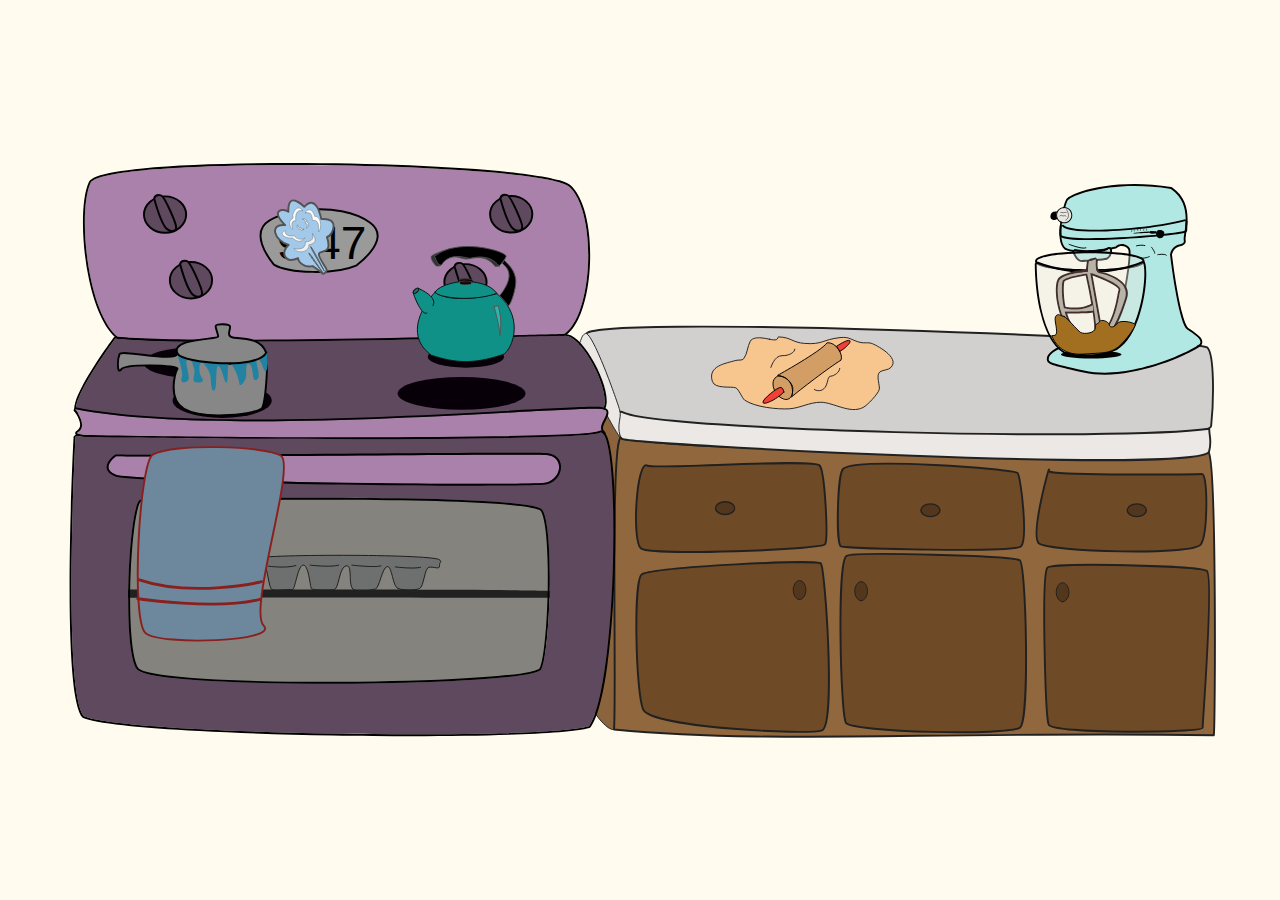
==== commit c27de4e5: "2022-04-28-1" ====
--- a/kitchen.html
+++ b/kitchen.html
@@ -245,6 +245,9 @@
             <g transform="matrix(1,0,0,1,3.4632,73.5931)">
                 <path d="M102.106,219.458C102.106,219.458 65.933,227.969 37.917,218.394" style="fill:none;stroke:rgb(138,32,30);stroke-width:1.5px;"/>
             </g>
+            <g transform="matrix(1,0,0,1,2.5974,74.4589)">
+                <path d="M103.654,33.55C109.098,24.914 143.261,19.618 159.493,31.662C166.072,36.543 164.563,44.121 152.442,53.818C140.849,58.907 116.89,57.966 109.328,53.422C103.619,46.413 100.389,38.729 103.654,33.55Z" style="fill:rgb(154,154,154);stroke:black;stroke-width:1px;"/>
+            </g>
         </g>
         <g id="Pot">
             <path d="M59.048,99.49C58.053,90.54 100.607,94.641 104.07,97.412C107.533,100.182 104.665,124.581 103.377,127.796C101.9,131.484 72.639,134.51 62.511,128.58C54.055,123.629 57.663,109.879 59.048,107.801C60.434,105.723 32.063,104.872 29.793,107.993C27.524,111.114 27.807,102.603 28.942,100.049C30.077,97.496 59.649,104.888 59.048,99.49Z" style="fill:rgb(135,135,135);stroke:black;stroke-width:1px;"/>
@@ -259,8 +262,7 @@
             <path d="M59.299,100.049C62.006,104.667 101.3,108.314 105.3,99.314C102.56,91.476 92.492,91.911 88.52,91.538C84.321,91.144 86.534,87.566 86.534,85.864C86.534,84.162 78.963,84.059 78.963,85.478C78.963,86.896 80.307,89.579 80.307,90.998C80.307,92.416 54.476,91.822 59.299,100.049Z" style="fill:rgb(135,135,135);stroke:black;stroke-width:1px;"/>
         </g>
         <g id="Time">
-            <path d="M103.654,33.55C109.098,24.914 143.261,19.618 159.493,31.662C166.072,36.543 164.563,44.121 152.442,53.818C140.849,58.907 116.89,57.966 109.328,53.422C103.619,46.413 100.389,38.729 103.654,33.55Z" style="fill:rgb(154,154,154);stroke:black;stroke-width:1px;"/>
-            <text x="110.746px" y="50.618px" style="font-family:'Bahnschrift', sans-serif;font-size:24px;">0<tspan x="123.285px 128.019px 140.793px " y="50.618px 50.618px 50.618px ">:00</tspan></text>
+            <text id="clock" x="110.746px" y="50.618px" style="font-family:'Bahnschrift', sans-serif;font-size:24px;">0<tspan x="123.285px 128.019px 140.793px " y="50.618px 50.618px 50.618px ">:00</tspan></text>
         </g>
         <g id="TeaKettle" transform="matrix(0.82026,0,0,0.82026,37.2004,15.8224)">
             <path d="M190.034,63.607C190.034,63.607 166.721,87.697 187.829,103.358C203.288,108.601 214.903,108.975 232.087,103.358C237.988,103.131 248.882,80.434 229.59,64.32C220.966,66.136 201.383,70.643 190.034,63.607Z" style="fill:rgb(16,145,136);stroke:rgb(11,18,17);stroke-width:0.61px;"/>
@@ -413,9 +415,9 @@
         <g id="CakeBatter">
             <path d="M520.936,80.426C518.812,80.19 518.03,78.683 516.752,80.077C515.474,81.472 516.868,84.609 516.985,88.212C517.101,91.814 513.847,89.374 514.777,91.233C515.706,93.092 519.076,100.762 530.464,100.065C541.852,99.367 543.596,99.484 547.547,97.392C551.498,95.3 558.237,85.888 557.889,84.726C557.54,83.564 550.103,81.937 548.476,84.145C546.849,86.352 544.758,86.469 544.409,84.726C544.06,82.983 540.109,81.704 539.412,83.099C538.715,84.493 537.088,83.796 537.088,86.469C537.088,89.141 531.278,89.839 529.535,88.793C527.792,87.747 521.981,80.542 520.936,80.426Z" style="fill:rgb(162,111,33);stroke:black;stroke-width:0.5px;"/>
         </g>
-    </svg>
+    </svg>   
     
    </div> 
-
+   <script src="kitchenScript.js"></script>
 </body>
 </html>--- a/style.css
+++ b/style.css
@@ -196,17 +196,17 @@
     }
 }
 #Drips{
-    animation: drip .5s;
-    animation-iteration-count: infinite;
-    transform-origin: bottom;
+    animation: drip 1s;
+    animation-iteration-count: infinite;
+    transform-origin: top;
     transform-box: fill-box;
 }
 @keyframes drip{
     from {
-        transform: translate3d(0, 0, 0);
-    }
-    to {
-        transform: translate3d(0, 4px, 0);
+        transform: scaleY(1)
+    }
+    to {
+        transform: scaleY(1.2)
     }
 }
 /* Tea Kettle */
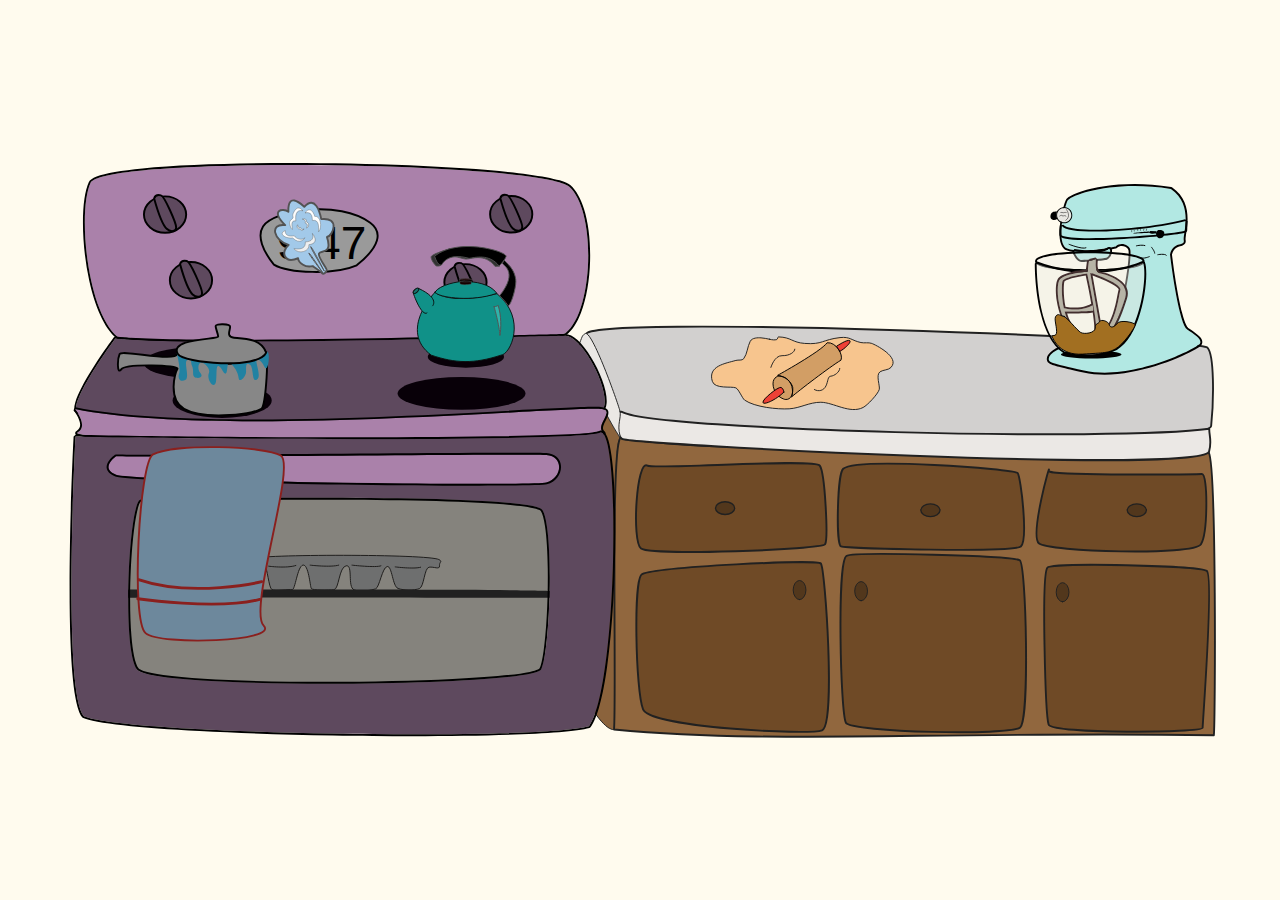
==== commit 36a4da54: "2022-04-28-2" ====
--- a/kitchen.html
+++ b/kitchen.html
@@ -255,7 +255,7 @@
         </g>
         <g transform="matrix(1,0,0,1,0,2.2079)">
             <g id="Drips">
-                <path d="M58.551,96.746C58.551,96.746 62.459,107.2 61.437,109.803C60.414,112.406 61.995,113.428 64.319,111.848C66.643,110.267 61.904,101.069 64.507,100.883C67.11,100.697 66.643,102.365 67.665,104.968C68.688,107.571 66.643,111.197 67.851,112.127C69.06,113.056 73.987,112.963 71.849,110.267C69.711,107.571 70.45,101.892 71.751,102.171C73.053,102.45 76.125,106.828 76.311,109.524C76.497,112.22 76.683,117.891 78.356,116.775C80.03,115.659 78.622,103.228 80.481,104.065C82.34,104.901 83.472,112.96 84.68,112.681C85.889,112.402 84.567,101.338 86.519,102.639C88.472,103.941 91.011,110.006 91.29,112.981C91.568,115.956 94.904,111.476 94.904,108.873C94.904,106.27 94.528,101.971 96.759,103.273C98.99,104.574 97.6,112.963 100.482,111.104C103.364,109.245 98.562,100.221 100.793,100.686C103.024,101.151 103.385,104.922 104.427,106.422C106.415,109.283 106.738,97.714 105.065,95.576C103.391,93.438 59.109,91.819 58.551,96.746Z" style="fill:rgb(33,130,162);"/>
+                <path d="M58.551,96.746C58.551,96.746 60.97,105.507 59.948,108.11C58.925,110.713 60.979,112.819 63.303,111.239C65.627,109.658 61.904,101.069 64.507,100.883C67.11,100.697 65.695,101.485 66.718,104.088C67.74,106.691 66.71,108.828 67.919,109.757C69.128,110.687 73.175,110.391 71.036,107.695C68.898,104.999 70.45,101.892 71.751,102.171C73.053,102.45 76.531,105.203 75.431,107.831C74.388,110.324 76.818,114.844 78.492,113.729C80.165,112.613 78.622,103.228 80.481,104.065C82.34,104.901 82.998,108.289 84.206,108.01C85.415,107.731 84.567,101.338 86.519,102.639C88.472,103.941 90.672,107.299 90.951,110.273C91.23,113.248 94.836,109.648 94.836,107.045C94.836,104.442 94.528,101.971 96.759,103.273C98.99,104.574 97.6,112.963 100.482,111.104C103.364,109.245 98.562,100.221 100.793,100.686C103.024,101.151 103.588,103.298 104.63,104.798C106.618,107.659 107.624,95.141 105.471,96.795C97.502,102.915 78.808,104.275 58.551,96.746Z" style="fill:rgb(33,130,162);"/>
             </g>
         </g>
         <g id="PotLid">
@@ -415,7 +415,7 @@
         <g id="CakeBatter">
             <path d="M520.936,80.426C518.812,80.19 518.03,78.683 516.752,80.077C515.474,81.472 516.868,84.609 516.985,88.212C517.101,91.814 513.847,89.374 514.777,91.233C515.706,93.092 519.076,100.762 530.464,100.065C541.852,99.367 543.596,99.484 547.547,97.392C551.498,95.3 558.237,85.888 557.889,84.726C557.54,83.564 550.103,81.937 548.476,84.145C546.849,86.352 544.758,86.469 544.409,84.726C544.06,82.983 540.109,81.704 539.412,83.099C538.715,84.493 537.088,83.796 537.088,86.469C537.088,89.141 531.278,89.839 529.535,88.793C527.792,87.747 521.981,80.542 520.936,80.426Z" style="fill:rgb(162,111,33);stroke:black;stroke-width:0.5px;"/>
         </g>
-    </svg>   
+    </svg>  
     
    </div> 
    <script src="kitchenScript.js"></script>
--- a/style.css
+++ b/style.css
@@ -196,17 +196,17 @@
     }
 }
 #Drips{
-    animation: drip 1s;
+    animation: drip 2s;
     animation-iteration-count: infinite;
     transform-origin: top;
     transform-box: fill-box;
 }
 @keyframes drip{
     from {
+        transform: scaleY(0)
+    }
+    to {
         transform: scaleY(1)
-    }
-    to {
-        transform: scaleY(1.2)
     }
 }
 /* Tea Kettle */
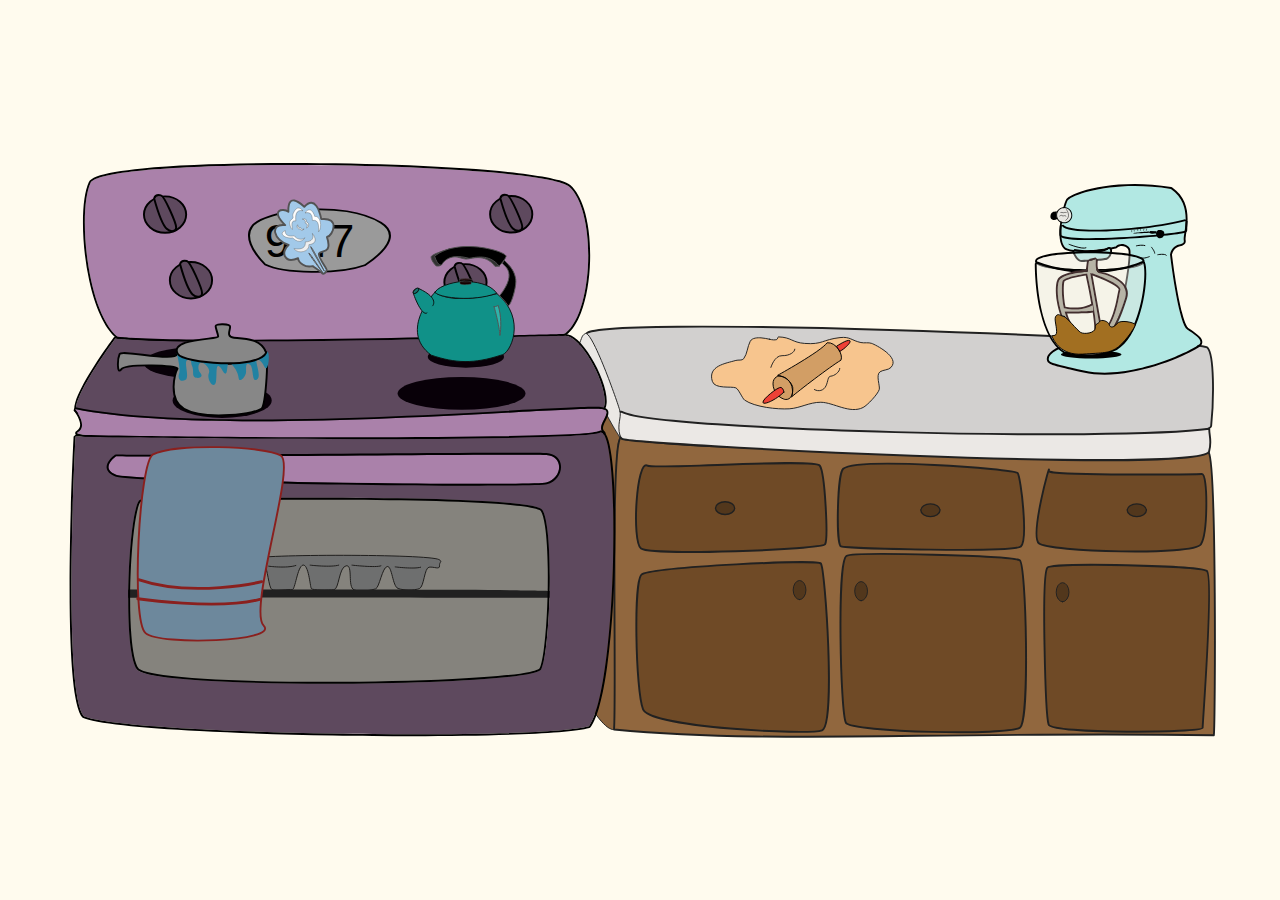
==== commit b0a19eb5: "2022-04-28-3" ====
--- a/kitchen.html
+++ b/kitchen.html
@@ -245,8 +245,8 @@
             <g transform="matrix(1,0,0,1,3.4632,73.5931)">
                 <path d="M102.106,219.458C102.106,219.458 65.933,227.969 37.917,218.394" style="fill:none;stroke:rgb(138,32,30);stroke-width:1.5px;"/>
             </g>
-            <g transform="matrix(1,0,0,1,2.5974,74.4589)">
-                <path d="M103.654,33.55C109.098,24.914 143.261,19.618 159.493,31.662C166.072,36.543 164.563,44.121 152.442,53.818C140.849,58.907 116.89,57.966 109.328,53.422C103.619,46.413 100.389,38.729 103.654,33.55Z" style="fill:rgb(154,154,154);stroke:black;stroke-width:1px;"/>
+            <g transform="matrix(1.2032,0,0,1,-24.1908,74.4589)">
+                <path d="M103.654,33.55C109.098,24.914 143.261,19.618 159.493,31.662C166.072,36.543 164.563,44.121 152.442,53.818C140.849,58.907 116.89,57.966 109.328,53.422C103.619,46.413 100.389,38.729 103.654,33.55Z" style="fill:rgb(154,154,154);stroke:black;stroke-width:0.9px;"/>
             </g>
         </g>
         <g id="Pot">
@@ -261,8 +261,10 @@
         <g id="PotLid">
             <path d="M59.299,100.049C62.006,104.667 101.3,108.314 105.3,99.314C102.56,91.476 92.492,91.911 88.52,91.538C84.321,91.144 86.534,87.566 86.534,85.864C86.534,84.162 78.963,84.059 78.963,85.478C78.963,86.896 80.307,89.579 80.307,90.998C80.307,92.416 54.476,91.822 59.299,100.049Z" style="fill:rgb(135,135,135);stroke:black;stroke-width:1px;"/>
         </g>
-        <g id="Time">
-            <text id="clock" x="110.746px" y="50.618px" style="font-family:'Bahnschrift', sans-serif;font-size:24px;">0<tspan x="123.285px 128.019px 140.793px " y="50.618px 50.618px 50.618px ">:00</tspan></text>
+        <g transform="matrix(1,0,0,1,-6.24925,-1.08458)">
+            <g id="Time">
+                <text id="clock" x="110.746px" y="50.618px" style="font-family:'Bahnschrift', sans-serif;font-size:24px;">0<tspan x="123.519px 136.058px 140.793px 153.566px " y="50.618px 50.618px 50.618px 50.618px ">0:00</tspan></text>
+            </g>
         </g>
         <g id="TeaKettle" transform="matrix(0.82026,0,0,0.82026,37.2004,15.8224)">
             <path d="M190.034,63.607C190.034,63.607 166.721,87.697 187.829,103.358C203.288,108.601 214.903,108.975 232.087,103.358C237.988,103.131 248.882,80.434 229.59,64.32C220.966,66.136 201.383,70.643 190.034,63.607Z" style="fill:rgb(16,145,136);stroke:rgb(11,18,17);stroke-width:0.61px;"/>
@@ -415,7 +417,7 @@
         <g id="CakeBatter">
             <path d="M520.936,80.426C518.812,80.19 518.03,78.683 516.752,80.077C515.474,81.472 516.868,84.609 516.985,88.212C517.101,91.814 513.847,89.374 514.777,91.233C515.706,93.092 519.076,100.762 530.464,100.065C541.852,99.367 543.596,99.484 547.547,97.392C551.498,95.3 558.237,85.888 557.889,84.726C557.54,83.564 550.103,81.937 548.476,84.145C546.849,86.352 544.758,86.469 544.409,84.726C544.06,82.983 540.109,81.704 539.412,83.099C538.715,84.493 537.088,83.796 537.088,86.469C537.088,89.141 531.278,89.839 529.535,88.793C527.792,87.747 521.981,80.542 520.936,80.426Z" style="fill:rgb(162,111,33);stroke:black;stroke-width:0.5px;"/>
         </g>
-    </svg>  
+    </svg> 
     
    </div> 
    <script src="kitchenScript.js"></script>
